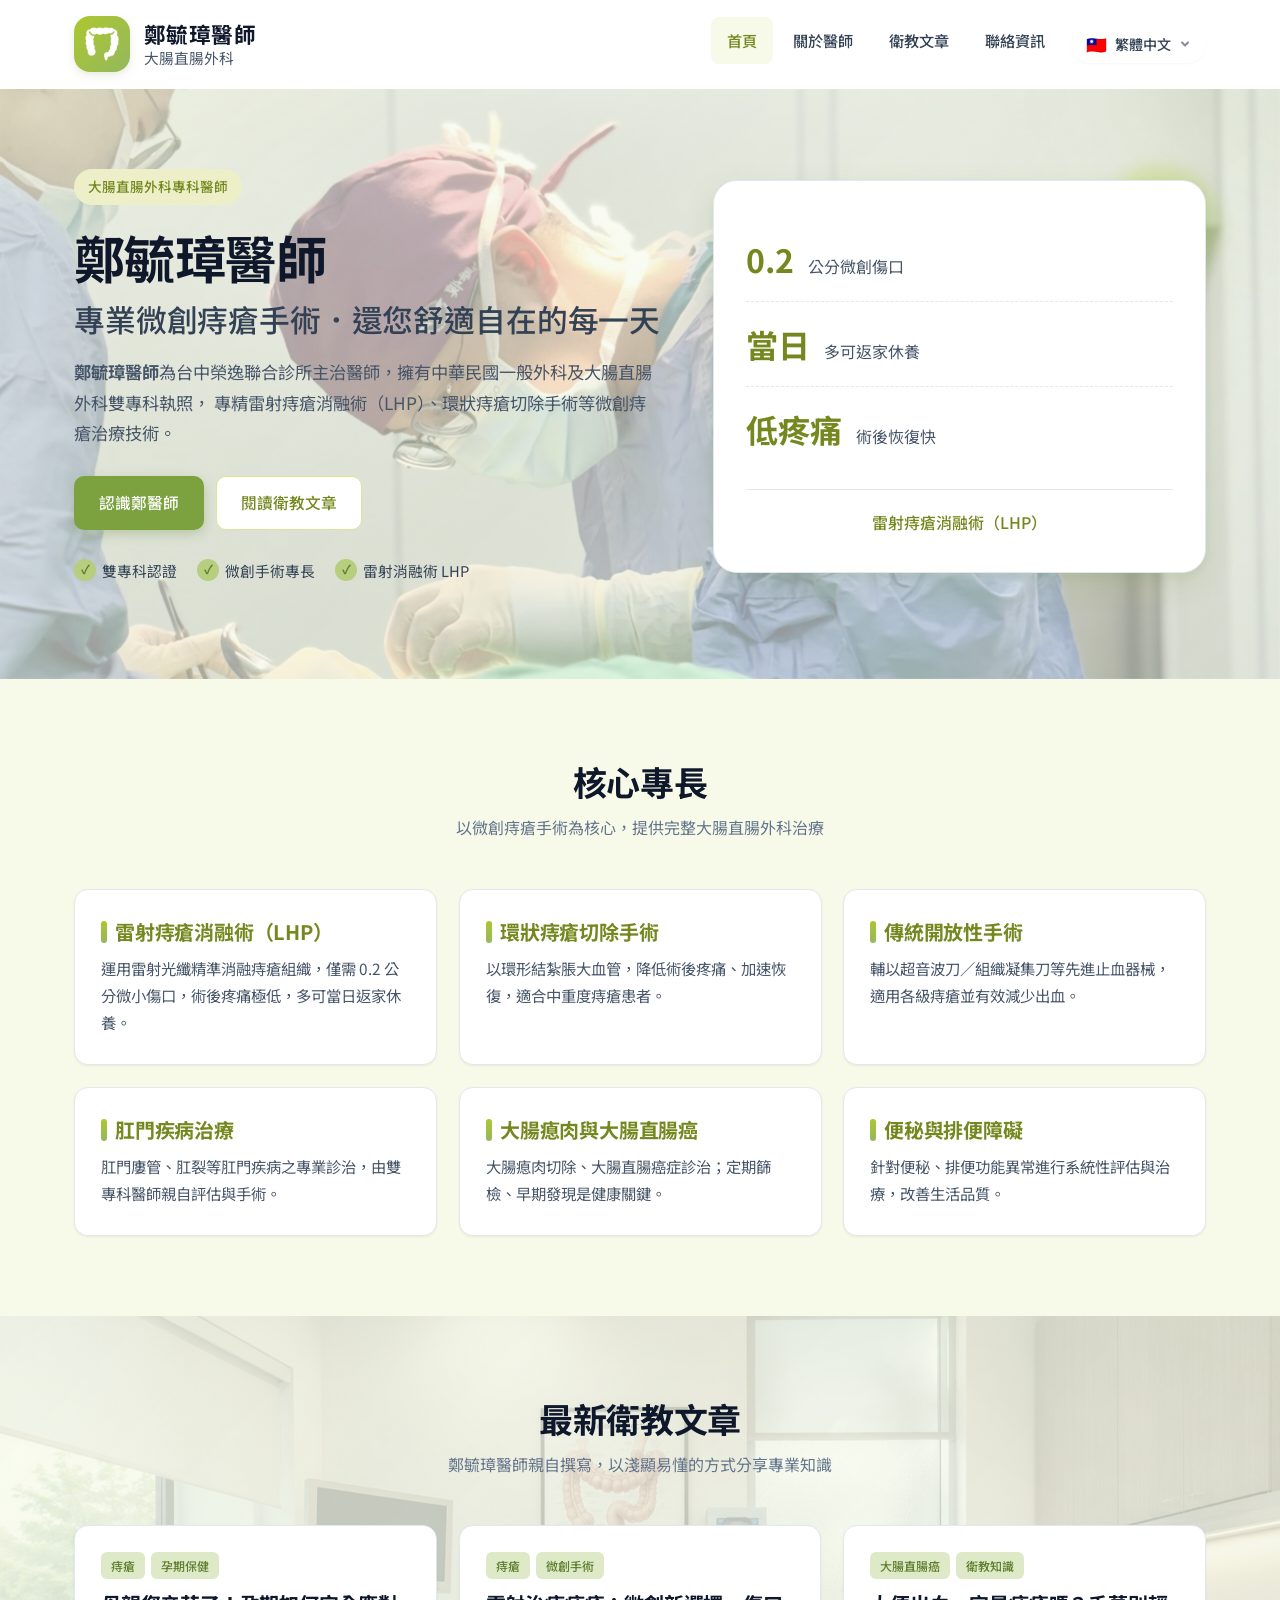
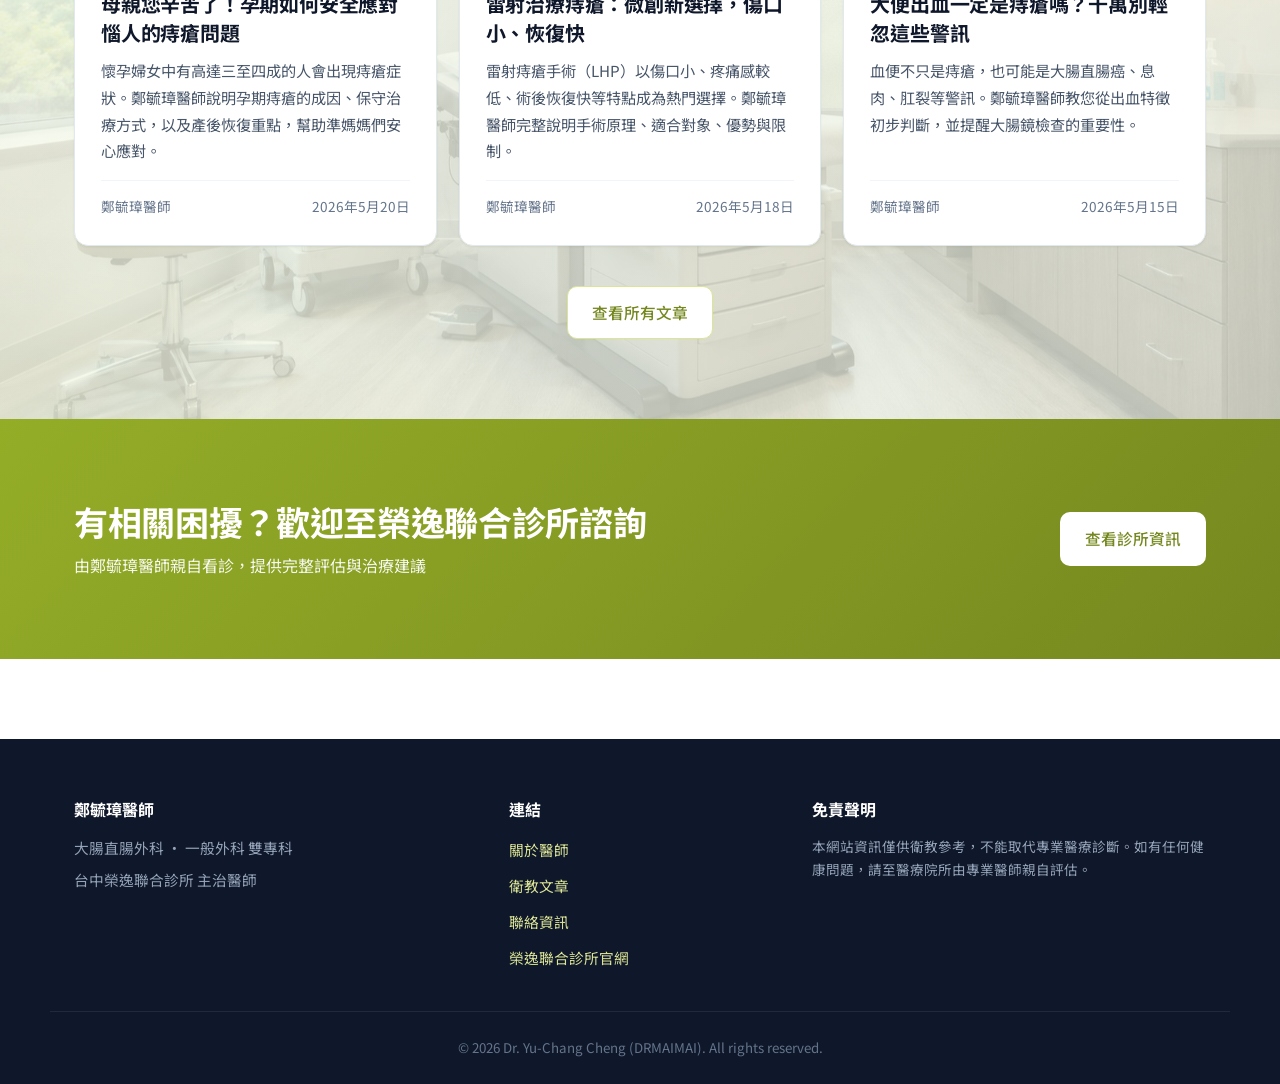
==== index.html @ aaf00194 "Bigger brand, deeper hero zoom-out, endoscope-room section bg, multi-direction reveal animations, co" ====
<!DOCTYPE html>
<html lang="zh-Hant">
<head>
  <meta charset="UTF-8" />
  <meta name="viewport" content="width=device-width, initial-scale=1.0" />
  <title>鄭毓璋醫師｜大腸直腸外科專科｜台中榮逸聯合診所｜DRMAIMAI</title>
  <meta name="description" content="鄭毓璋醫師（Dr. Yu-Chang Cheng, DRMAIMAI）為大腸直腸外科及一般外科雙專科醫師，現任台中榮逸聯合診所主治醫師，專精微創痔瘡手術、雷射痔瘡消融術（LHP）、環狀痔瘡切除手術。提供痔瘡、肛裂、大腸瘜肉、大腸直腸癌等專業衛教與診療資訊。" />
  <meta name="keywords" content="鄭毓璋醫師,大腸直腸外科,台中痔瘡手術,雷射痔瘡消融術,微創痔瘡手術,榮逸聯合診所,痔瘡治療台中" />
  <meta name="author" content="鄭毓璋醫師" />
  <meta name="robots" content="index,follow,max-image-preview:large" />
  <link rel="canonical" href="https://dr-maimai-yc-c-blog.vercel.app/" />

  <!-- Google Search Console verification -->
  <meta name="google-site-verification" content="1nSBFImhqRidTjaZTH2bNeLJrnQNXBkLMoiJ0EztFvA" />

  <!-- Open Graph -->
  <meta property="og:title" content="鄭毓璋醫師｜大腸直腸外科專科｜台中榮逸聯合診所" />
  <meta property="og:description" content="專精微創痔瘡手術、雷射痔瘡消融術（LHP），現任台中榮逸聯合診所主治醫師。" />
  <meta property="og:type" content="website" />
  <meta property="og:locale" content="zh_TW" />
  <meta property="og:url" content="https://dr-maimai-yc-c-blog.vercel.app/" />
  <meta property="og:image" content="https://dr-maimai-yc-c-blog.vercel.app/assets/images/og-image.jpg" />
  <meta property="og:site_name" content="鄭毓璋醫師衛教專欄" />

  <meta name="twitter:card" content="summary_large_image" />
  <meta name="twitter:title" content="鄭毓璋醫師｜大腸直腸外科專科｜台中榮逸聯合診所" />
  <meta name="twitter:description" content="專精微創痔瘡手術、雷射痔瘡消融術（LHP）。" />
  <meta name="twitter:image" content="https://dr-maimai-yc-c-blog.vercel.app/assets/images/og-image.jpg" />

  <link rel="preconnect" href="https://fonts.googleapis.com" />
  <link rel="preconnect" href="https://fonts.gstatic.com" crossorigin />
  <link href="https://fonts.googleapis.com/css2?family=Noto+Sans+TC:wght@300;400;500;700&display=swap" rel="stylesheet" />
  <link rel="stylesheet" href="assets/css/style.css" />

  <!-- Schema 結構化標記 -->
  <script type="application/ld+json">
  {
    "@context": "https://schema.org",
    "@graph": [
      {
        "@type": ["Physician", "Person"],
        "@id": "https://dr-maimai-yc-c-blog.vercel.app/#zheng-yu-zhang",
        "name": "鄭毓璋",
        "alternateName": ["鄭毓璋醫師", "Dr. Yu-Chang Cheng", "Dr. Zheng Yu-Zhang", "DRMAIMAI"],
        "givenName": "毓璋",
        "familyName": "鄭",
        "description": "鄭毓璋醫師為臺灣外科專科醫師，同時擁有外科專科醫師執照與大腸直腸外科專科執照，專精大腸直腸外科及肛門疾病治療，擅長雷射痔瘡消融手術等微創痔瘡手術，現任職於台中榮逸聯合診所主治醫師，並為中華民國大腸直腸外科醫學會登錄會員醫師。",
        "image": "https://dr-maimai-yc-c-blog.vercel.app/assets/images/dr-zheng.jpg",
        "jobTitle": "大腸直腸外科專科醫師",
        "knowsLanguage": ["zh-Hant", "en"],
        "nationality": { "@type": "Country", "name": "Taiwan" },
        "medicalSpecialty": ["大腸直腸外科", "一般外科", "微創痔瘡手術", "肛門疾病治療"],
        "knowsAbout": [
          "雷射痔瘡消融術（LHP）",
          "環狀痔瘡切除手術",
          "大腸直腸癌症診治",
          "大腸瘜肉切除",
          "肛門廔管治療",
          "肛裂治療",
          "便秘診治",
          "傷口照護"
        ],
        "hasCredential": [
          { "@type": "EducationalOccupationalCredential", "credentialCategory": "專科醫師執照", "name": "中華民國一般外科專科醫師" },
          { "@type": "EducationalOccupationalCredential", "credentialCategory": "專科醫師執照", "name": "中華民國大腸直腸外科專科醫師" }
        ],
        "alumniOf": {
          "@type": "CollegeOrUniversity",
          "name": "慈濟大學",
          "address": { "@type": "PostalAddress", "addressLocality": "花蓮", "addressCountry": "TW" }
        },
        "worksFor": { "@id": "https://rong-yi.com.tw#clinic" },
        "url": "https://dr-maimai-yc-c-blog.vercel.app/about",
        "sameAs": [
          "https://rong-yi.com.tw/team",
          "https://www.crs.org.tw/zh-tw/map",
          "https://www.youtube.com/watch?v=z7JsXWDCQJg",
          "https://health.gov.taipei/News_Content.aspx?n=4F01EBDF8F61F315&sms=72544237BBE4C5F6&s=62227CDD9274F1FD",
          "https://health.ltn.com.tw/article/breakingnews/4586172",
          "https://heho.com.tw/archives/319506",
          "https://www.ctwant.com/article/320063/",
          "https://health.ettoday.net/news/2688939",
          "https://news.ttv.com.tw/news/11303030001800W",
          "https://www.mirrormedia.mg/external/tvbs_2403035",
          "https://news.pchome.com.tw/healthcare/heho/20240910/index-72598036751136323012.html",
          "https://www.ilong-termcare.com/articles/VmLW",
          "https://www.my-formosa.com.tw/DOC_204009.htm"
        ],
        "memberOf": { "@type": "MedicalOrganization", "name": "中華民國大腸直腸外科醫學會", "url": "https://www.crs.org.tw" }
      },
      {
        "@type": "MedicalClinic",
        "@id": "https://rong-yi.com.tw#clinic",
        "name": "榮逸聯合診所",
        "url": "https://rong-yi.com.tw",
        "address": { "@type": "PostalAddress", "addressLocality": "台中市大雅區", "addressCountry": "TW" },
        "medicalSpecialty": ["外科", "大腸直腸外科", "消化外科"],
        "employee": { "@id": "https://dr-maimai-yc-c-blog.vercel.app/#zheng-yu-zhang" }
      },
      {
        "@type": "WebSite",
        "@id": "https://dr-maimai-yc-c-blog.vercel.app/#website",
        "url": "https://dr-maimai-yc-c-blog.vercel.app/",
        "name": "鄭毓璋醫師衛教專欄",
        "inLanguage": "zh-Hant",
        "publisher": { "@id": "https://dr-maimai-yc-c-blog.vercel.app/#zheng-yu-zhang" }
      },
      {
        "@type": "FAQPage",
        "mainEntity": [
          {
            "@type": "Question",
            "name": "鄭毓璋醫師是誰？",
            "acceptedAnswer": {
              "@type": "Answer",
              "text": "鄭毓璋醫師是臺灣大腸直腸外科及一般外科雙專科認證醫師，現任台中榮逸聯合診所主治醫師，畢業於花蓮慈濟大學醫學系，專精雷射痔瘡消融術（LHP）等微創痔瘡手術。"
            }
          },
          {
            "@type": "Question",
            "name": "鄭毓璋醫師在哪裡看診？",
            "acceptedAnswer": {
              "@type": "Answer",
              "text": "鄭毓璋醫師於台中市大雅區的榮逸聯合診所看診。詳情可至 https://rong-yi.com.tw 查詢。"
            }
          },
          {
            "@type": "Question",
            "name": "鄭毓璋醫師的專長是什麼？",
            "acceptedAnswer": {
              "@type": "Answer",
              "text": "鄭毓璋醫師專長為微創痔瘡手術，包含雷射痔瘡消融術（LHP）、環狀痔瘡切除手術、傳統開放性手術等；同時也處理肛門廔管、肛裂、大腸瘜肉、大腸直腸癌、便秘等大腸直腸外科疾病。"
            }
          },
          {
            "@type": "Question",
            "name": "什麼是雷射痔瘡消融術（LHP）？",
            "acceptedAnswer": {
              "@type": "Answer",
              "text": "雷射痔瘡消融術（Laser Hemorrhoidoplasty, LHP）是一種微創痔瘡手術，使用雷射光纖精準消融痔瘡組織，僅需 0.2 公分微小傷口，術後疼痛極低，多可當日返家休養。"
            }
          }
        ]
      }
    ]
  }
  </script>
</head>
<body>
  <header class="site-header">
    <div class="container header-inner">
      <a href="index.html" class="brand">
        <span class="brand-mark" aria-hidden="true">
          <img src="/assets/images/colon-icon.png" alt="大腸圖示" width="28" height="28" />
        </span>
        <span class="brand-text">
          <strong>鄭毓璋醫師</strong>
          <small>大腸直腸外科</small>
        </span>
      </a>
      <nav class="site-nav" aria-label="主選單">
        <button class="nav-toggle" aria-label="開啟選單" aria-expanded="false">
          <span></span><span></span><span></span>
        </button>
        <ul class="nav-list">
          <li><a href="index.html" class="active">首頁</a></li>
          <li><a href="about.html">關於醫師</a></li>
          <li><a href="blog.html">衛教文章</a></li>
          <li><a href="contact.html">聯絡資訊</a></li>
        </ul>
        <div class="lang-switcher" data-lang-switcher>
          <button type="button" class="lang-button" aria-haspopup="listbox" aria-expanded="false" aria-label="切換語言 / Switch language">
            <span class="lang-flag">🇹🇼</span>
            <span class="lang-name-short">中文</span>
            <svg class="lang-chevron" viewBox="0 0 12 12" fill="none" stroke="currentColor" stroke-width="2" stroke-linecap="round" stroke-linejoin="round"><path d="M3 4.5L6 7.5L9 4.5"/></svg>
          </button>
          <div class="lang-menu" role="listbox" aria-label="可選語言">
            <button type="button" class="lang-option is-current" data-lang="zh-TW" role="option"><span class="lang-flag">🇹🇼</span><span class="lang-name">繁體中文</span></button>
            <button type="button" class="lang-option" data-lang="en"    role="option"><span class="lang-flag">🇺🇸</span><span class="lang-name">English</span><span class="lang-native">English</span></button>
            <button type="button" class="lang-option" data-lang="ja"    role="option"><span class="lang-flag">🇯🇵</span><span class="lang-name">日本語</span><span class="lang-native">Japanese</span></button>
            <button type="button" class="lang-option" data-lang="ko"    role="option"><span class="lang-flag">🇰🇷</span><span class="lang-name">한국어</span><span class="lang-native">Korean</span></button>
            <button type="button" class="lang-option" data-lang="vi"    role="option"><span class="lang-flag">🇻🇳</span><span class="lang-name">Tiếng Việt</span><span class="lang-native">Vietnamese</span></button>
            <button type="button" class="lang-option" data-lang="zh-CN" role="option"><span class="lang-flag">🇨🇳</span><span class="lang-name">简体中文</span></button>
          </div>
        </div>
        <div id="google_translate_element" aria-hidden="true"></div>
      </nav>
    </div>
  </header>

  <main>
    <section class="hero">
      <div class="container hero-grid">
        <div class="hero-text">
          <span class="hero-tag">大腸直腸外科專科醫師</span>
          <h1>鄭毓璋醫師<br /><span class="hero-h1-sub">專業微創痔瘡手術．還您舒適自在的每一天</span></h1>
          <p class="lead">
            <strong>鄭毓璋醫師</strong>為台中榮逸聯合診所主治醫師，擁有中華民國一般外科及大腸直腸外科雙專科執照，
            專精雷射痔瘡消融術（LHP）、環狀痔瘡切除手術等微創痔瘡治療技術。
          </p>
          <div class="hero-cta">
            <a href="about.html" class="btn btn-primary">認識鄭醫師</a>
            <a href="blog.html" class="btn btn-secondary">閱讀衛教文章</a>
          </div>
          <ul class="hero-badges">
            <li><span>✓</span> 雙專科認證</li>
            <li><span>✓</span> 微創手術專長</li>
            <li><span>✓</span> 雷射消融術 LHP</li>
          </ul>
        </div>
        <div class="hero-card" aria-hidden="true">
          <div class="hero-card-inner">
            <div class="hero-stat">
              <strong>0.2</strong>
              <span>公分微創傷口</span>
            </div>
            <div class="hero-stat">
              <strong>當日</strong>
              <span>多可返家休養</span>
            </div>
            <div class="hero-stat">
              <strong>低疼痛</strong>
              <span>術後恢復快</span>
            </div>
            <p class="hero-card-foot">雷射痔瘡消融術（LHP）</p>
          </div>
        </div>
      </div>
    </section>

    <section class="section section-light">
      <div class="container">
        <header class="section-head">
          <h2>核心專長</h2>
          <p>以微創痔瘡手術為核心，提供完整大腸直腸外科治療</p>
        </header>
        <div class="grid-cards">
          <article class="card">
            <h3>雷射痔瘡消融術（LHP）</h3>
            <p>運用雷射光纖精準消融痔瘡組織，僅需 0.2 公分微小傷口，術後疼痛極低，多可當日返家休養。</p>
          </article>
          <article class="card">
            <h3>環狀痔瘡切除手術</h3>
            <p>以環形結紮脹大血管，降低術後疼痛、加速恢復，適合中重度痔瘡患者。</p>
          </article>
          <article class="card">
            <h3>傳統開放性手術</h3>
            <p>輔以超音波刀／組織凝集刀等先進止血器械，適用各級痔瘡並有效減少出血。</p>
          </article>
          <article class="card">
            <h3>肛門疾病治療</h3>
            <p>肛門廔管、肛裂等肛門疾病之專業診治，由雙專科醫師親自評估與手術。</p>
          </article>
          <article class="card">
            <h3>大腸瘜肉與大腸直腸癌</h3>
            <p>大腸瘜肉切除、大腸直腸癌症診治；定期篩檢、早期發現是健康關鍵。</p>
          </article>
          <article class="card">
            <h3>便秘與排便障礙</h3>
            <p>針對便秘、排便功能異常進行系統性評估與治療，改善生活品質。</p>
          </article>
        </div>
      </div>
    </section>

    <section class="section section-photo">
      <div class="container">
        <header class="section-head">
          <h2>最新衛教文章</h2>
          <p>鄭毓璋醫師親自撰寫，以淺顯易懂的方式分享專業知識</p>
        </header>
        <div id="latest-posts" class="grid-cards posts-grid">
          <p class="loading">載入中…</p>
        </div>
        <div class="center-cta">
          <a href="blog.html" class="btn btn-secondary">查看所有文章</a>
        </div>
      </div>
    </section>

    <section class="section section-accent">
      <div class="container cta-banner">
        <div>
          <h2>有相關困擾？歡迎至榮逸聯合診所諮詢</h2>
          <p>由鄭毓璋醫師親自看診，提供完整評估與治療建議</p>
        </div>
        <a href="contact.html" class="btn btn-light">查看診所資訊</a>
      </div>
    </section>
  </main>

  <footer class="site-footer">
    <div class="container footer-grid">
      <div>
        <strong>鄭毓璋醫師</strong>
        <p>大腸直腸外科 ・ 一般外科 雙專科</p>
        <p>台中榮逸聯合診所 主治醫師</p>
      </div>
      <div>
        <strong>連結</strong>
        <ul>
          <li><a href="about.html">關於醫師</a></li>
          <li><a href="blog.html">衛教文章</a></li>
          <li><a href="contact.html">聯絡資訊</a></li>
          <li><a href="https://rong-yi.com.tw" target="_blank" rel="noopener">榮逸聯合診所官網</a></li>
        </ul>
      </div>
      <div>
        <strong>免責聲明</strong>
        <p class="footer-note">本網站資訊僅供衛教參考，不能取代專業醫療診斷。如有任何健康問題，請至醫療院所由專業醫師親自評估。</p>
      </div>
    </div>
    <div class="container footer-bottom">
      <small>© <span id="year"></span> Dr. Yu-Chang Cheng (DRMAIMAI). All rights reserved.</small>
    </div>
  </footer>

  <script src="assets/js/main.js"></script>
  <script>
    document.addEventListener('DOMContentLoaded', () => {
      if (typeof renderLatestPosts === 'function') renderLatestPosts('latest-posts', 3);
    });
  </script>

  <!-- Google Translate (EN / VI / JA / KO + 簡中) -->
  <script type="text/javascript">
    function googleTranslateElementInit() {
      new google.translate.TranslateElement({
        pageLanguage: 'zh-TW',
        includedLanguages: 'en,vi,ja,ko,zh-CN',
        layout: google.translate.TranslateElement.InlineLayout.SIMPLE,
        autoDisplay: false
      }, 'google_translate_element');
    }
  </script>
  <script type="text/javascript" src="//translate.google.com/translate_a/element.js?cb=googleTranslateElementInit" async></script>
</body>
</html>
---- assets/css/style.css ----
:root {
  /* 若草色系 wakakusa-iro（黃綠主色） */
  --blue-50:  #F7FAE9;
  --blue-100: #ECEFC7;
  --blue-200: #DCE596;
  --blue-300: #C3D825;
  --blue-500: #ADC72F;
  --blue-600: #94AD27;
  --blue-700: #75881F;
  --blue-800: #556318;

  /* 若緑系 wakamidori（深綠輔色） */
  --green-50:  #F2F7EA;
  --green-100: #DDE9C7;
  --green-200: #B6CE7E;
  --green-300: #94B85D;
  --green-500: #7BA23F;
  --green-600: #5E7E2D;

  /* 中性色 */
  --ink-900: #0F172A;
  --ink-800: #1E293B;
  --ink-700: #334155;
  --ink-600: #475569;
  --ink-500: #64748B;
  --ink-400: #94A3B8;
  --ink-200: #E2E8F0;
  --ink-100: #F1F5F9;
  --ink-50:  #F8FAFC;
  --white:   #FFFFFF;

  --radius: 14px;
  --radius-sm: 8px;
  --shadow-sm: 0 1px 2px rgba(94, 126, 45, 0.06), 0 1px 3px rgba(94, 126, 45, 0.05);
  --shadow-md: 0 4px 12px rgba(94, 126, 45, 0.10), 0 2px 4px rgba(94, 126, 45, 0.06);
  --shadow-lg: 0 12px 32px rgba(94, 126, 45, 0.14), 0 4px 8px rgba(94, 126, 45, 0.07);

  --font-sans: 'Noto Sans TC', -apple-system, BlinkMacSystemFont, 'Segoe UI', 'PingFang TC', 'Microsoft JhengHei', sans-serif;
}

* { box-sizing: border-box; margin: 0; padding: 0; }

html { scroll-behavior: smooth; }

body {
  font-family: var(--font-sans);
  color: var(--ink-800);
  background: var(--white);
  line-height: 1.75;
  font-size: 16px;
  -webkit-font-smoothing: antialiased;
  -moz-osx-font-smoothing: grayscale;
}

img { max-width: 100%; height: auto; display: block; }
a { color: var(--blue-600); text-decoration: none; transition: color .2s ease; }
a:hover { color: var(--blue-700); }

h1, h2, h3, h4 { color: var(--ink-900); font-weight: 700; line-height: 1.35; letter-spacing: -0.01em; }
h1 { font-size: clamp(2rem, 4vw, 3rem); }
h2 { font-size: clamp(1.5rem, 3vw, 2.125rem); }
h3 { font-size: 1.25rem; }
h4 { font-size: 1.05rem; }

p { color: var(--ink-700); }

.container { width: 100%; max-width: 1180px; margin: 0 auto; padding: 0 24px; }
.container.narrow { max-width: 820px; }

/* ===== Header / Navigation ===== */
.site-header {
  position: sticky;
  top: 0;
  z-index: 50;
  background: transparent;
  border-bottom: 1px solid transparent;
  transition:
    background 0.32s ease,
    backdrop-filter 0.32s ease,
    border-bottom-color 0.32s ease,
    box-shadow 0.32s ease;
}
.site-header:hover,
.site-header.is-scrolled,
.site-header.is-focused {
  background: rgba(255, 255, 255, 0.78);
  backdrop-filter: saturate(180%) blur(20px);
  -webkit-backdrop-filter: saturate(180%) blur(20px);
  border-bottom-color: rgba(195, 216, 37, 0.25);
  box-shadow: 0 4px 20px rgba(94, 126, 45, 0.08);
}
.header-inner {
  display: flex;
  align-items: center;
  justify-content: space-between;
  height: 88px;
}
.brand {
  display: flex;
  align-items: center;
  gap: 14px;
  color: var(--ink-900);
  transition: transform 0.25s ease;
}
.brand:hover { color: var(--ink-900); transform: translateY(-1px); }
.brand-mark {
  display: inline-flex;
  align-items: center;
  justify-content: center;
  width: 56px;
  height: 56px;
  background: linear-gradient(135deg, var(--blue-500), var(--green-300));
  color: #fff;
  font-weight: 700;
  border-radius: 16px;
  font-size: 1.15rem;
  box-shadow: var(--shadow-md);
}
.brand-mark svg {
  width: 26px;
  height: 26px;
  stroke: #fff;
  fill: none;
  stroke-width: 2;
  stroke-linecap: round;
  stroke-linejoin: round;
}
.brand-mark img {
  width: 36px;
  height: 36px;
  display: block;
  /* 把深色 PNG 反白以在漸層底色上清楚顯示 */
  filter: brightness(0) invert(1);
}
.brand-text { display: flex; flex-direction: column; line-height: 1.2; }
.brand-text strong {
  font-size: 1.35rem;
  letter-spacing: 0.02em;
  color: var(--ink-900);
}
.brand-text small {
  color: var(--ink-600);
  font-size: 0.92rem;
  margin-top: 2px;
}

.site-nav { display: flex; align-items: center; }
.nav-list {
  display: flex;
  gap: 4px;
  list-style: none;
}
.nav-list a {
  display: inline-block;
  padding: 10px 16px;
  border-radius: 8px;
  font-size: 0.95rem;
  color: var(--ink-700);
  font-weight: 500;
}
.nav-list a:hover { background: var(--blue-50); color: var(--blue-700); }
.nav-list a.active { color: var(--blue-700); background: var(--blue-50); }

.nav-toggle {
  display: none;
  background: transparent;
  border: 0;
  width: 40px;
  height: 40px;
  padding: 8px;
  cursor: pointer;
  flex-direction: column;
  justify-content: space-between;
}
.nav-toggle span {
  display: block;
  height: 2px;
  background: var(--ink-800);
  border-radius: 2px;
  transition: transform .25s ease, opacity .25s ease;
}
.nav-toggle[aria-expanded="true"] span:nth-child(1) { transform: translateY(8px) rotate(45deg); }
.nav-toggle[aria-expanded="true"] span:nth-child(2) { opacity: 0; }
.nav-toggle[aria-expanded="true"] span:nth-child(3) { transform: translateY(-8px) rotate(-45deg); }

/* ===== Hero (Home) ===== */
.hero {
  position: relative;
  isolation: isolate;
  padding: 80px 0 96px;
  background-color: var(--blue-50);
  overflow: hidden;
}
.hero::before {
  /* 醫師手術照片底層 - 緩慢 zoom-out 動畫，鏡頭由近拉遠 */
  content: '';
  position: absolute;
  inset: 0;
  background: url('/assets/images/hero-surgery.jpg') center 25% / cover no-repeat;
  z-index: -2;
  animation: heroZoom 30s ease-out forwards;
  will-change: transform;
}
.hero::after {
  /* 上層蒙版：若草 65% + 若綠 55%（保持清爽日式感） */
  content: '';
  position: absolute;
  inset: 0;
  background:
    linear-gradient(135deg, rgba(247, 250, 233, 0.68) 0%, rgba(242, 247, 234, 0.58) 100%),
    radial-gradient(900px 400px at -10% -20%, rgba(195, 216, 37, 0.18), transparent 70%),
    radial-gradient(700px 400px at 110% 0%, rgba(123, 162, 63, 0.16), transparent 60%);
  z-index: -1;
  pointer-events: none;
}
@keyframes heroZoom {
  /* zoom-out：載入瞬間明顯放大，慢慢拉回 1.0，像鏡頭往後退 */
  from { transform: scale(1.25); }
  to   { transform: scale(1.00); }
}
.hero-grid {
  display: grid;
  grid-template-columns: 1.2fr 1fr;
  gap: 48px;
  align-items: center;
}
.hero-tag {
  display: inline-block;
  font-size: 0.85rem;
  font-weight: 500;
  color: var(--blue-700);
  background: var(--blue-100);
  padding: 6px 14px;
  border-radius: 999px;
  margin-bottom: 18px;
}
.hero-text h1 {
  font-size: clamp(2.1rem, 4.4vw, 3.2rem);
  margin-bottom: 18px;
  color: var(--ink-900);
}
.hero-h1-sub {
  display: block;
  font-size: 0.6em;
  font-weight: 500;
  color: var(--ink-700);
  margin-top: 6px;
  letter-spacing: -0.005em;
}
.hero-text .lead {
  font-size: 1.08rem;
  color: var(--ink-600);
  margin-bottom: 28px;
  max-width: 580px;
}
.hero-cta {
  display: flex;
  gap: 12px;
  flex-wrap: wrap;
  margin-bottom: 28px;
}
.hero-badges {
  list-style: none;
  display: flex;
  gap: 20px;
  flex-wrap: wrap;
}
.hero-badges li {
  font-size: 0.92rem;
  color: var(--ink-700);
  display: inline-flex;
  align-items: center;
  gap: 6px;
}
.hero-badges span {
  display: inline-flex;
  align-items: center;
  justify-content: center;
  width: 22px;
  height: 22px;
  background: var(--green-200);
  color: var(--green-600);
  border-radius: 50%;
  font-size: 0.78rem;
  font-weight: 700;
}

.hero-card {
  position: relative;
}
.hero-card-inner {
  background: #fff;
  border-radius: 24px;
  padding: 36px 32px;
  box-shadow: var(--shadow-lg);
  border: 1px solid var(--ink-200);
  position: relative;
}
.hero-card-inner::before {
  content: '';
  position: absolute;
  top: -16px; right: -16px;
  width: 120px; height: 120px;
  background: linear-gradient(135deg, var(--blue-300), var(--green-300));
  border-radius: 50%;
  opacity: 0.28;
  z-index: -1;
  filter: blur(8px);
}
.hero-stat {
  display: flex;
  align-items: baseline;
  gap: 14px;
  padding: 14px 0;
  border-bottom: 1px dashed var(--ink-200);
}
.hero-stat:last-of-type { border-bottom: 0; }
.hero-stat strong {
  font-size: 2rem;
  color: var(--blue-700);
  font-weight: 700;
}
.hero-stat span { color: var(--ink-600); }
.hero-card-foot {
  margin-top: 18px;
  padding-top: 18px;
  border-top: 1px solid var(--ink-200);
  text-align: center;
  font-weight: 500;
  color: var(--blue-700);
}

/* ===== Page Hero (sub-pages) ===== */
.page-hero {
  background:
    radial-gradient(800px 300px at 20% -30%, var(--blue-100), transparent 60%),
    radial-gradient(600px 300px at 110% -10%, var(--green-100), transparent 50%),
    linear-gradient(180deg, var(--blue-50), #fff);
  padding: 80px 0 64px;
}
.page-hero h1 { margin-top: 8px; }
.page-hero .lead {
  font-size: 1.05rem;
  color: var(--ink-600);
  margin-top: 12px;
  max-width: 640px;
}

/* ===== Buttons ===== */
.btn {
  display: inline-flex;
  align-items: center;
  justify-content: center;
  padding: 12px 24px;
  border-radius: 10px;
  font-size: 0.98rem;
  font-weight: 500;
  border: 1px solid transparent;
  cursor: pointer;
  transition: transform .15s ease, box-shadow .2s ease, background .2s ease, color .2s ease;
  text-decoration: none;
  white-space: nowrap;
}
.btn-primary {
  background: var(--green-500);
  color: #fff;
  box-shadow: 0 4px 12px rgba(94, 126, 45, 0.28);
}
.btn-primary:hover {
  background: var(--green-600);
  color: #fff;
  transform: translateY(-1px);
  box-shadow: 0 6px 16px rgba(94, 126, 45, 0.38);
}
.btn-secondary {
  background: #fff;
  color: var(--blue-700);
  border-color: var(--blue-200);
}
.btn-secondary:hover {
  background: var(--blue-50);
  border-color: var(--blue-300);
  color: var(--blue-700);
}
.btn-light {
  background: #fff;
  color: var(--blue-700);
}
.btn-light:hover { background: var(--blue-50); color: var(--blue-700); }

/* ===== Sections ===== */
.section { padding: 80px 0; }
.section-light { background: var(--blue-50); }

/* 內視鏡室照片背景：用於「最新衛教文章」區塊 */
.section-photo {
  position: relative;
  isolation: isolate;
  overflow: hidden;
}
.section-photo::before {
  content: '';
  position: absolute;
  inset: 0;
  background: url('/assets/images/endoscope-room.jpg') center / cover no-repeat;
  z-index: -2;
  animation: sectionZoom 35s ease-out infinite alternate;
  will-change: transform;
}
.section-photo::after {
  content: '';
  position: absolute;
  inset: 0;
  background:
    linear-gradient(135deg, rgba(247, 250, 233, 0.82) 0%, rgba(242, 247, 234, 0.74) 100%),
    radial-gradient(800px 400px at 0% 100%, rgba(195, 216, 37, 0.14), transparent 70%),
    radial-gradient(700px 400px at 100% 0%, rgba(123, 162, 63, 0.12), transparent 60%);
  z-index: -1;
  pointer-events: none;
}
@keyframes sectionZoom {
  from { transform: scale(1.00); }
  to   { transform: scale(1.15); }
}
.section-accent {
  background: linear-gradient(135deg, var(--blue-600), var(--blue-700));
  color: #fff;
}
.section-accent h2 { color: #fff; }
.section-accent p { color: rgba(255, 255, 255, 0.92); }
.section-head {
  text-align: center;
  margin-bottom: 48px;
}
.section-head p {
  color: var(--ink-500);
  margin-top: 8px;
}

/* ===== Cards Grid ===== */
.grid-cards {
  display: grid;
  grid-template-columns: repeat(auto-fit, minmax(280px, 1fr));
  gap: 22px;
}
.card {
  background: #fff;
  border: 1px solid var(--ink-200);
  border-radius: var(--radius);
  padding: 28px 26px;
  transition: transform .2s ease, box-shadow .2s ease, border-color .2s ease;
  box-shadow: var(--shadow-sm);
}
.card:hover {
  transform: translateY(-3px);
  box-shadow: var(--shadow-md);
  border-color: var(--blue-200);
}
.card h3 {
  color: var(--blue-700);
  margin-bottom: 10px;
  display: flex;
  align-items: center;
  gap: 8px;
}
.card h3::before {
  content: '';
  display: inline-block;
  width: 6px;
  height: 22px;
  background: linear-gradient(180deg, var(--blue-500), var(--green-300));
  border-radius: 3px;
}
.card p { color: var(--ink-600); font-size: 0.96rem; }

.center-cta {
  text-align: center;
  margin-top: 40px;
}

/* ===== CTA Banner ===== */
.cta-banner {
  display: flex;
  align-items: center;
  justify-content: space-between;
  gap: 30px;
  flex-wrap: wrap;
}
.cta-banner h2 { margin-bottom: 6px; }

/* ===== Bio ===== */
.bio-card {
  display: flex;
  gap: 24px;
  background: #fff;
  padding: 28px;
  border-radius: var(--radius);
  border: 1px solid var(--ink-200);
  box-shadow: var(--shadow-sm);
  margin-bottom: 32px;
  align-items: flex-start;
}
.bio-avatar {
  width: 84px;
  height: 84px;
  background: linear-gradient(135deg, var(--blue-500), var(--green-300));
  color: #fff;
  border-radius: 50%;
  display: flex;
  align-items: center;
  justify-content: center;
  font-size: 2rem;
  font-weight: 700;
  flex-shrink: 0;
  box-shadow: var(--shadow-md);
}
.bio-avatar.small { width: 56px; height: 56px; font-size: 1.4rem; }

/* 醫師介紹卡：含照片版本 */
.bio-card-with-photo {
  gap: 36px;
  padding: 36px;
  background: linear-gradient(135deg, #fff, var(--blue-50));
  align-items: stretch;
}
.bio-photo {
  flex-shrink: 0;
  width: 280px;
  margin: 0;
  border-radius: var(--radius);
  overflow: hidden;
  box-shadow: var(--shadow-lg);
  background: linear-gradient(135deg, var(--blue-100), var(--green-100));
  position: relative;
}
.bio-photo::before {
  content: '';
  position: absolute;
  inset: 0;
  background: linear-gradient(135deg, var(--blue-200) 0%, var(--green-200) 100%);
  z-index: 0;
}
.bio-photo img {
  position: relative;
  z-index: 1;
  width: 100%;
  height: 100%;
  object-fit: cover;
  display: block;
  aspect-ratio: 3 / 4;
}
.bio-info {
  flex: 1;
  display: flex;
  flex-direction: column;
  justify-content: center;
}
.bio-tag {
  display: inline-block;
  align-self: flex-start;
  font-size: 0.85rem;
  font-weight: 500;
  color: var(--blue-700);
  background: var(--blue-100);
  padding: 6px 14px;
  border-radius: 999px;
  margin-bottom: 14px;
}
.bio-info h2 {
  margin-bottom: 14px;
  color: var(--ink-900);
}
.bio-lead {
  color: var(--ink-700);
  margin-bottom: 18px;
  line-height: 1.85;
}
.bio-quick {
  list-style: none;
  padding: 0;
  margin: 0;
  display: grid;
  gap: 8px;
}
.bio-quick li {
  position: relative;
  padding-left: 24px;
  color: var(--ink-700);
  font-size: 0.95rem;
}
.bio-quick li::before {
  content: '✓';
  position: absolute;
  left: 0;
  top: 0;
  width: 18px;
  height: 18px;
  background: var(--green-200);
  color: var(--green-600);
  border-radius: 50%;
  display: inline-flex;
  align-items: center;
  justify-content: center;
  font-size: 0.72rem;
  font-weight: 700;
  margin-top: 6px;
}

.info-block {
  background: #fff;
  border: 1px solid var(--ink-200);
  border-radius: var(--radius);
  padding: 28px 32px;
  margin-bottom: 22px;
  box-shadow: var(--shadow-sm);
}
.info-block h3 {
  color: var(--blue-700);
  padding-bottom: 12px;
  margin-bottom: 16px;
  border-bottom: 2px solid var(--blue-100);
}
.info-block h4 {
  color: var(--ink-800);
  margin-top: 18px;
  margin-bottom: 8px;
}
.info-block h4:first-of-type { margin-top: 0; }
.bullets {
  list-style: none;
  padding: 0;
}
.bullets li {
  padding-left: 22px;
  position: relative;
  margin-bottom: 8px;
  color: var(--ink-700);
}
.bullets li::before {
  content: '';
  position: absolute;
  left: 4px;
  top: 12px;
  width: 8px;
  height: 8px;
  background: var(--green-300);
  border-radius: 50%;
  box-shadow: 0 0 0 3px var(--green-100);
}
.media-list li::before { background: var(--blue-300); box-shadow: 0 0 0 3px var(--blue-100); }
.media-list a { word-break: break-word; }

.cta-card {
  background: linear-gradient(135deg, var(--blue-50), var(--green-50));
  border: 1px solid var(--blue-100);
  border-radius: var(--radius);
  padding: 28px 32px;
  margin-bottom: 22px;
}
.cta-card h3 { color: var(--blue-800); margin-bottom: 8px; }
.cta-card p { margin-bottom: 16px; }

/* ===== Blog list ===== */
.blog-toolbar {
  display: flex;
  flex-wrap: wrap;
  align-items: center;
  gap: 16px;
  margin-bottom: 32px;
}
.search-box { flex: 1; min-width: 240px; }
.search-box input {
  width: 100%;
  padding: 12px 16px;
  border: 1px solid var(--ink-200);
  border-radius: 10px;
  font-size: 0.98rem;
  font-family: inherit;
  background: #fff;
  transition: border-color .2s, box-shadow .2s;
}
.search-box input:focus {
  outline: none;
  border-color: var(--blue-300);
  box-shadow: 0 0 0 4px var(--blue-100);
}
.tag-filter {
  display: flex;
  flex-wrap: wrap;
  gap: 8px;
}
.tag-btn {
  background: #fff;
  border: 1px solid var(--ink-200);
  color: var(--ink-700);
  padding: 7px 14px;
  border-radius: 999px;
  font-size: 0.86rem;
  cursor: pointer;
  font-family: inherit;
  transition: all .2s;
}
.tag-btn:hover { border-color: var(--blue-300); color: var(--blue-700); }
.tag-btn.active {
  background: var(--blue-600);
  color: #fff;
  border-color: var(--blue-600);
}

.posts-grid { grid-template-columns: repeat(auto-fill, minmax(300px, 1fr)); }
.post-card {
  background: #fff;
  border: 1px solid var(--ink-200);
  border-radius: var(--radius);
  padding: 26px;
  display: flex;
  flex-direction: column;
  transition: all .2s ease;
  box-shadow: var(--shadow-sm);
  text-decoration: none;
  color: inherit;
}
.post-card:hover {
  transform: translateY(-3px);
  box-shadow: var(--shadow-md);
  border-color: var(--blue-200);
  color: inherit;
}
.post-card .post-tags { margin-bottom: 10px; }
.post-card h3 {
  color: var(--ink-900);
  margin-bottom: 10px;
  line-height: 1.45;
}
.post-card .post-excerpt {
  color: var(--ink-600);
  font-size: 0.95rem;
  flex: 1;
  margin-bottom: 16px;
}
.post-card .post-meta {
  font-size: 0.85rem;
  color: var(--ink-500);
  display: flex;
  justify-content: space-between;
  padding-top: 14px;
  border-top: 1px solid var(--ink-100);
}
.post-tags {
  display: flex;
  gap: 6px;
  flex-wrap: wrap;
}
.post-tag {
  display: inline-block;
  background: var(--green-100);
  color: var(--green-600);
  padding: 3px 10px;
  border-radius: 6px;
  font-size: 0.75rem;
  font-weight: 500;
}

/* ===== Article (single post) ===== */
.article { padding: 56px 0 80px; }
.back-link {
  display: inline-block;
  color: var(--ink-500);
  font-size: 0.92rem;
  margin-bottom: 24px;
}
.back-link:hover { color: var(--blue-600); }
.article-head {
  border-bottom: 1px solid var(--ink-200);
  padding-bottom: 28px;
  margin-bottom: 32px;
}
.article-head h1 {
  font-size: clamp(1.8rem, 3.8vw, 2.6rem);
  margin: 14px 0 16px;
  line-height: 1.3;
}
.article-meta {
  display: flex;
  gap: 16px;
  color: var(--ink-500);
  font-size: 0.92rem;
}

.article-body { font-size: 1.05rem; color: var(--ink-700); }
.article-body h2 {
  margin-top: 40px;
  margin-bottom: 14px;
  padding-bottom: 10px;
  border-bottom: 2px solid var(--blue-100);
  color: var(--blue-700);
}
.article-body h3 { margin-top: 28px; margin-bottom: 12px; color: var(--ink-900); }
.article-body p { margin-bottom: 16px; line-height: 1.85; }
.article-body ul, .article-body ol { padding-left: 24px; margin-bottom: 16px; }
.article-body li { margin-bottom: 8px; }
.article-body strong { color: var(--ink-900); }
.article-body blockquote {
  border-left: 4px solid var(--green-300);
  background: var(--green-50);
  padding: 18px 22px;
  margin: 20px 0;
  border-radius: 0 var(--radius-sm) var(--radius-sm) 0;
  color: var(--ink-700);
}
.article-body blockquote p:last-child { margin-bottom: 0; }
.article-body code {
  background: var(--blue-50);
  color: var(--blue-700);
  padding: 2px 6px;
  border-radius: 4px;
  font-size: 0.9em;
}
.article-body img { border-radius: var(--radius-sm); margin: 16px 0; }
.article-body hr {
  border: 0;
  border-top: 1px dashed var(--ink-200);
  margin: 32px 0;
}
.article-body table {
  width: 100%;
  border-collapse: collapse;
  margin: 20px 0;
  font-size: 0.96rem;
  background: #fff;
  border-radius: var(--radius-sm);
  overflow: hidden;
  box-shadow: var(--shadow-sm);
}
.article-body th,
.article-body td {
  padding: 12px 16px;
  text-align: left;
  border-bottom: 1px solid var(--ink-100);
}
.article-body th {
  background: var(--blue-50);
  color: var(--blue-800);
  font-weight: 500;
  border-bottom: 2px solid var(--blue-200);
}
.article-body tr:last-child td { border-bottom: 0; }
.article-body tr:hover td { background: var(--blue-50); }
.article-body a {
  color: var(--blue-600);
  border-bottom: 1px solid var(--blue-200);
}
.article-body a:hover { color: var(--blue-700); border-color: var(--blue-500); }

.author-card {
  display: flex;
  gap: 18px;
  align-items: flex-start;
  margin-top: 48px;
  padding: 24px 26px;
  background: linear-gradient(135deg, var(--blue-50), var(--green-50));
  border: 1px solid var(--blue-100);
  border-radius: var(--radius);
}
.author-card strong { display: block; margin-bottom: 8px; color: var(--blue-800); }
.author-card p { font-size: 0.95rem; margin-bottom: 8px; }

.post-nav {
  display: flex;
  justify-content: space-between;
  gap: 16px;
  margin-top: 32px;
  flex-wrap: wrap;
}
.post-nav a {
  flex: 1;
  min-width: 240px;
  background: #fff;
  border: 1px solid var(--ink-200);
  border-radius: var(--radius-sm);
  padding: 16px 20px;
  transition: all .2s;
}
.post-nav a:hover {
  border-color: var(--blue-300);
  background: var(--blue-50);
}
.post-nav small { display: block; color: var(--ink-500); font-size: 0.82rem; margin-bottom: 4px; }
.post-nav strong { display: block; color: var(--ink-800); }

/* ===== Contact ===== */
.contact-grid {
  display: grid;
  grid-template-columns: 1.4fr 1fr;
  gap: 28px;
  margin-bottom: 40px;
}
.contact-card {
  background: #fff;
  border: 1px solid var(--ink-200);
  border-radius: var(--radius);
  padding: 32px;
  box-shadow: var(--shadow-sm);
}
.contact-card h2 { color: var(--blue-700); margin-bottom: 20px; }
.contact-list { list-style: none; padding: 0; margin-bottom: 24px; }
.contact-list li {
  display: flex;
  gap: 16px;
  padding: 14px 0;
  border-bottom: 1px dashed var(--ink-200);
}
.contact-list li:last-child { border-bottom: 0; }
.contact-label {
  flex-shrink: 0;
  width: 88px;
  color: var(--ink-500);
  font-size: 0.92rem;
}
.contact-note {
  color: var(--ink-600);
  font-size: 0.95rem;
  background: var(--blue-50);
  padding: 14px 18px;
  border-radius: var(--radius-sm);
  margin-bottom: 24px;
}
.contact-side { display: flex; flex-direction: column; gap: 16px; }
.contact-side .cta-card { margin-bottom: 0; }

.notice-box {
  background: var(--green-50);
  border: 1px solid var(--green-200);
  border-radius: var(--radius);
  padding: 24px 28px;
  border-left: 4px solid var(--green-500);
}
.notice-box strong { color: var(--green-600); display: block; margin-bottom: 6px; }
.notice-box p { color: var(--ink-700); }

/* ===== Footer ===== */
.site-footer {
  background: var(--ink-900);
  color: var(--ink-200);
  padding: 56px 0 24px;
  margin-top: 80px;
}
.site-footer h3, .site-footer strong { color: #fff; display: block; margin-bottom: 12px; font-size: 1rem; }
.site-footer p { color: var(--ink-400); font-size: 0.92rem; margin-bottom: 6px; }
.site-footer a { color: var(--blue-200); font-size: 0.92rem; }
.site-footer a:hover { color: #fff; }
.site-footer ul { list-style: none; }
.site-footer ul li { margin-bottom: 8px; }
.footer-grid {
  display: grid;
  grid-template-columns: 1.5fr 1fr 1.5fr;
  gap: 40px;
  padding-bottom: 32px;
  border-bottom: 1px solid rgba(255, 255, 255, 0.08);
}
.footer-note { font-size: 0.85rem !important; line-height: 1.7; }
.footer-bottom {
  padding-top: 20px;
  text-align: center;
}
.footer-bottom small { color: var(--ink-500); }

/* ===== Misc ===== */
.loading {
  text-align: center;
  color: var(--ink-500);
  padding: 40px 0;
  grid-column: 1 / -1;
}
.empty-state {
  text-align: center;
  color: var(--ink-500);
  padding: 60px 20px;
  grid-column: 1 / -1;
  background: var(--ink-50);
  border-radius: var(--radius);
}

/* ===========================================================
   Scroll-reveal 動畫（多方向飛入、cathay-red 質感）
   =========================================================== */
.reveal {
  opacity: 0;
  transform: translateY(48px);
  transition: opacity 0.85s cubic-bezier(0.22, 1, 0.36, 1),
              transform 0.85s cubic-bezier(0.22, 1, 0.36, 1);
  will-change: opacity, transform;
}
.reveal.in-view {
  opacity: 1;
  transform: translateY(0) translateX(0) scale(1);
}

/* 從左飛入 */
.reveal-left {
  transform: translateX(-60px);
}
/* 從右飛入 */
.reveal-right {
  transform: translateX(60px);
}
/* 縮放浮現 */
.reveal-scale {
  transform: scale(0.92);
}
/* 大幅度往上飛 */
.reveal-up-lg {
  transform: translateY(80px);
}

/* 卡片群組 stagger 效果（依進場順序）*/
.grid-cards .reveal.in-view:nth-child(1) { transition-delay: 0.05s; }
.grid-cards .reveal.in-view:nth-child(2) { transition-delay: 0.15s; }
.grid-cards .reveal.in-view:nth-child(3) { transition-delay: 0.25s; }
.grid-cards .reveal.in-view:nth-child(4) { transition-delay: 0.35s; }
.grid-cards .reveal.in-view:nth-child(5) { transition-delay: 0.45s; }
.grid-cards .reveal.in-view:nth-child(6) { transition-delay: 0.55s; }

/* Section head 比卡片再早一點點 */
.section-head.reveal { transition-duration: 0.95s; }

/* 尊重使用者「減少動畫」設定 */
@media (prefers-reduced-motion: reduce) {
  .reveal, .reveal.in-view {
    opacity: 1 !important;
    transform: none !important;
    transition: none !important;
  }
  .hero::before, .section-photo::before { animation: none !important; }
}

/* ===========================================================
   玻璃擬真 Hover 效果（滑鼠移到可點擊元件時，元件變玻璃感）
   =========================================================== */

/* 共用：所有可點擊元件出現指標游標 */
a, button, [role="button"], .post-card, .card, .tag-btn { cursor: pointer; }

/* Nav 連結：hover 時長出霧化玻璃底 */
.nav-list a {
  position: relative;
  overflow: hidden;
  z-index: 0;
  transition: color 0.25s ease;
}
.nav-list a::before {
  content: '';
  position: absolute;
  inset: 0;
  background: linear-gradient(135deg,
    rgba(255, 255, 255, 0.65) 0%,
    rgba(195, 216, 37, 0.18) 100%);
  backdrop-filter: blur(10px) saturate(180%);
  -webkit-backdrop-filter: blur(10px) saturate(180%);
  border: 1px solid rgba(255, 255, 255, 0.55);
  border-radius: inherit;
  opacity: 0;
  transition: opacity 0.28s ease;
  z-index: -1;
  pointer-events: none;
}
.nav-list a:hover::before { opacity: 1; }

/* Buttons：保持原本顏色，hover 時加一層玻璃光澤 */
.btn { position: relative; overflow: hidden; isolation: isolate; }
.btn::after {
  content: '';
  position: absolute;
  inset: 0;
  background: linear-gradient(135deg,
    rgba(255, 255, 255, 0.40) 0%,
    rgba(255, 255, 255, 0.05) 45%,
    rgba(255, 255, 255, 0.25) 100%);
  border-radius: inherit;
  opacity: 0;
  transition: opacity 0.3s ease;
  pointer-events: none;
}
.btn:hover::after { opacity: 1; }

/* Tag 按鈕：玻璃 hover */
.tag-btn { position: relative; overflow: hidden; }
.tag-btn:not(.active)::after {
  content: '';
  position: absolute;
  inset: 0;
  background: linear-gradient(135deg,
    rgba(255, 255, 255, 0.55),
    rgba(195, 216, 37, 0.18));
  backdrop-filter: blur(8px);
  -webkit-backdrop-filter: blur(8px);
  border-radius: inherit;
  opacity: 0;
  transition: opacity 0.25s ease;
  pointer-events: none;
}
.tag-btn:not(.active):hover::after { opacity: 1; }

/* 卡片 / 文章卡片：hover 時加玻璃光澤覆蓋層 */
.card, .post-card {
  position: relative;
  isolation: isolate;
}
.card::after,
.post-card::after {
  content: '';
  position: absolute;
  inset: 0;
  background: linear-gradient(135deg,
    rgba(255, 255, 255, 0.45) 0%,
    rgba(255, 255, 255, 0.08) 50%,
    rgba(195, 216, 37, 0.10) 100%);
  border-radius: inherit;
  opacity: 0;
  transition: opacity 0.32s ease;
  pointer-events: none;
  z-index: 1;
}
.card:hover::after,
.post-card:hover::after { opacity: 1; }
/* 確保卡片內文在玻璃光澤層之上 */
.card > *,
.post-card > * { position: relative; z-index: 2; }

/* ===========================================================
   Google Translate 完全隱藏（藏到看不見但保留功能 hook）
   =========================================================== */
#google_translate_element {
  position: fixed;
  left: -9999px;
  top: -9999px;
  width: 1px;
  height: 1px;
  opacity: 0;
  pointer-events: none;
}
.goog-te-banner-frame.skiptranslate,
.goog-te-gadget-icon,
.goog-tooltip,
.goog-tooltip:hover,
.goog-text-highlight {
  display: none !important;
  background: none !important;
  box-shadow: none !important;
}
body { top: 0 !important; }

/* ===========================================================
   自製語言切換器（玻璃式下拉、含國旗、含 hover 動畫）
   =========================================================== */
.lang-switcher {
  position: relative;
  margin-left: 10px;
}
.lang-button {
  display: inline-flex;
  align-items: center;
  gap: 8px;
  padding: 8px 14px;
  font-family: inherit;
  font-size: 0.88rem;
  font-weight: 500;
  color: var(--ink-700);
  background: rgba(255, 255, 255, 0.72);
  backdrop-filter: blur(10px) saturate(180%);
  -webkit-backdrop-filter: blur(10px) saturate(180%);
  border: 1px solid rgba(255, 255, 255, 0.6);
  border-radius: 999px;
  cursor: pointer;
  transition: all 0.22s ease;
  box-shadow:
    0 1px 2px rgba(94, 126, 45, 0.05),
    inset 0 1px 0 rgba(255, 255, 255, 0.6);
}
.lang-button:hover {
  background: rgba(255, 255, 255, 0.92);
  border-color: var(--green-200);
  color: var(--green-600);
  box-shadow:
    0 4px 12px rgba(94, 126, 45, 0.12),
    inset 0 1px 0 rgba(255, 255, 255, 0.8);
}
.lang-button .lang-flag {
  font-size: 1.05rem;
  line-height: 1;
}
.lang-button .lang-chevron {
  width: 12px;
  height: 12px;
  transition: transform 0.25s ease;
  opacity: 0.6;
}
.lang-switcher.is-open .lang-chevron { transform: rotate(180deg); }

.lang-menu {
  position: absolute;
  top: calc(100% + 10px);
  right: 0;
  min-width: 200px;
  padding: 6px;
  background: rgba(255, 255, 255, 0.85);
  backdrop-filter: blur(20px) saturate(180%);
  -webkit-backdrop-filter: blur(20px) saturate(180%);
  border: 1px solid rgba(255, 255, 255, 0.6);
  border-radius: 14px;
  box-shadow:
    0 12px 40px rgba(94, 126, 45, 0.12),
    0 2px 8px rgba(94, 126, 45, 0.06),
    inset 0 1px 0 rgba(255, 255, 255, 0.7);
  opacity: 0;
  pointer-events: none;
  transform: translateY(-8px) scale(0.96);
  transform-origin: top right;
  transition: opacity 0.22s ease, transform 0.22s cubic-bezier(0.22, 1, 0.36, 1);
  z-index: 100;
}
.lang-switcher.is-open .lang-menu {
  opacity: 1;
  pointer-events: auto;
  transform: translateY(0) scale(1);
}
.lang-option {
  display: flex;
  align-items: center;
  gap: 12px;
  width: 100%;
  padding: 10px 14px;
  background: transparent;
  border: 0;
  border-radius: 10px;
  font-family: inherit;
  font-size: 0.92rem;
  color: var(--ink-700);
  text-align: left;
  cursor: pointer;
  transition: background 0.18s ease, color 0.18s ease, transform 0.12s ease;
}
.lang-option:hover {
  background: linear-gradient(135deg,
    rgba(195, 216, 37, 0.18),
    rgba(123, 162, 63, 0.10));
  color: var(--green-600);
}
.lang-option:active { transform: scale(0.98); }
.lang-option.is-current {
  background: rgba(195, 216, 37, 0.14);
  color: var(--green-600);
  font-weight: 500;
}
.lang-option .lang-flag {
  font-size: 1.25rem;
  line-height: 1;
  flex-shrink: 0;
}
.lang-option .lang-name {
  flex: 1;
}
.lang-option .lang-native {
  color: var(--ink-400);
  font-size: 0.82rem;
}

/* ===== Responsive ===== */
@media (max-width: 860px) {
  .hero { padding: 60px 0 72px; }
  .hero-grid { grid-template-columns: 1fr; gap: 36px; }
  .hero-card { max-width: 420px; margin: 0 auto; width: 100%; }
  .contact-grid { grid-template-columns: 1fr; }
  .footer-grid { grid-template-columns: 1fr; gap: 28px; }
  .cta-banner { flex-direction: column; align-items: flex-start; text-align: left; }
  .section { padding: 60px 0; }
}

@media (max-width: 760px) {
  .bio-card-with-photo {
    flex-direction: column;
    padding: 24px;
    gap: 22px;
    align-items: center;
    text-align: center;
  }
  .bio-photo { width: 100%; max-width: 280px; }
  .bio-info { align-items: center; }
  .bio-tag { align-self: center; }
  .bio-quick { text-align: left; }
}

@media (max-width: 680px) {
  .nav-toggle { display: flex; }
  .nav-list {
    position: absolute;
    top: 72px;
    right: 0;
    left: 0;
    flex-direction: column;
    gap: 0;
    background: #fff;
    border-bottom: 1px solid var(--ink-200);
    padding: 8px 16px 16px;
    transform: translateY(-12px);
    opacity: 0;
    pointer-events: none;
    transition: transform .2s ease, opacity .2s ease;
    box-shadow: var(--shadow-md);
  }
  .nav-list.is-open {
    transform: translateY(0);
    opacity: 1;
    pointer-events: auto;
  }
  .nav-list a { display: block; padding: 12px 14px; }

  .bio-card { flex-direction: column; align-items: flex-start; }
  .bio-avatar { width: 72px; height: 72px; font-size: 1.6rem; }
  .author-card { flex-direction: column; }

  .container { padding: 0 18px; }
  .info-block { padding: 22px; }
  .hero-text h1 { font-size: 1.9rem; }
  .blog-toolbar { flex-direction: column; align-items: stretch; }

  /* 行動版：語言按鈕縮小，但下拉選單放滿（避免破版） */
  .lang-switcher { margin-left: 4px; }
  .lang-button {
    padding: 6px 10px;
    font-size: 0.78rem;
    gap: 5px;
  }
  .lang-button .lang-flag { font-size: 0.95rem; }
  .lang-button .lang-name-short { display: none; } /* 行動版只顯示國旗 */
  .lang-menu {
    min-width: 180px;
    right: 0;
  }
}

/* 更窄螢幕：簡化 H1 */
@media (max-width: 420px) {
  .hero-text h1 { font-size: 1.65rem; }
  .hero-h1-sub { font-size: 0.7em; }
  .hero { padding: 56px 0 64px; }
  .brand-text small { display: none; } /* 騰出空間 */
  .lang-button { padding: 6px 8px; }
}
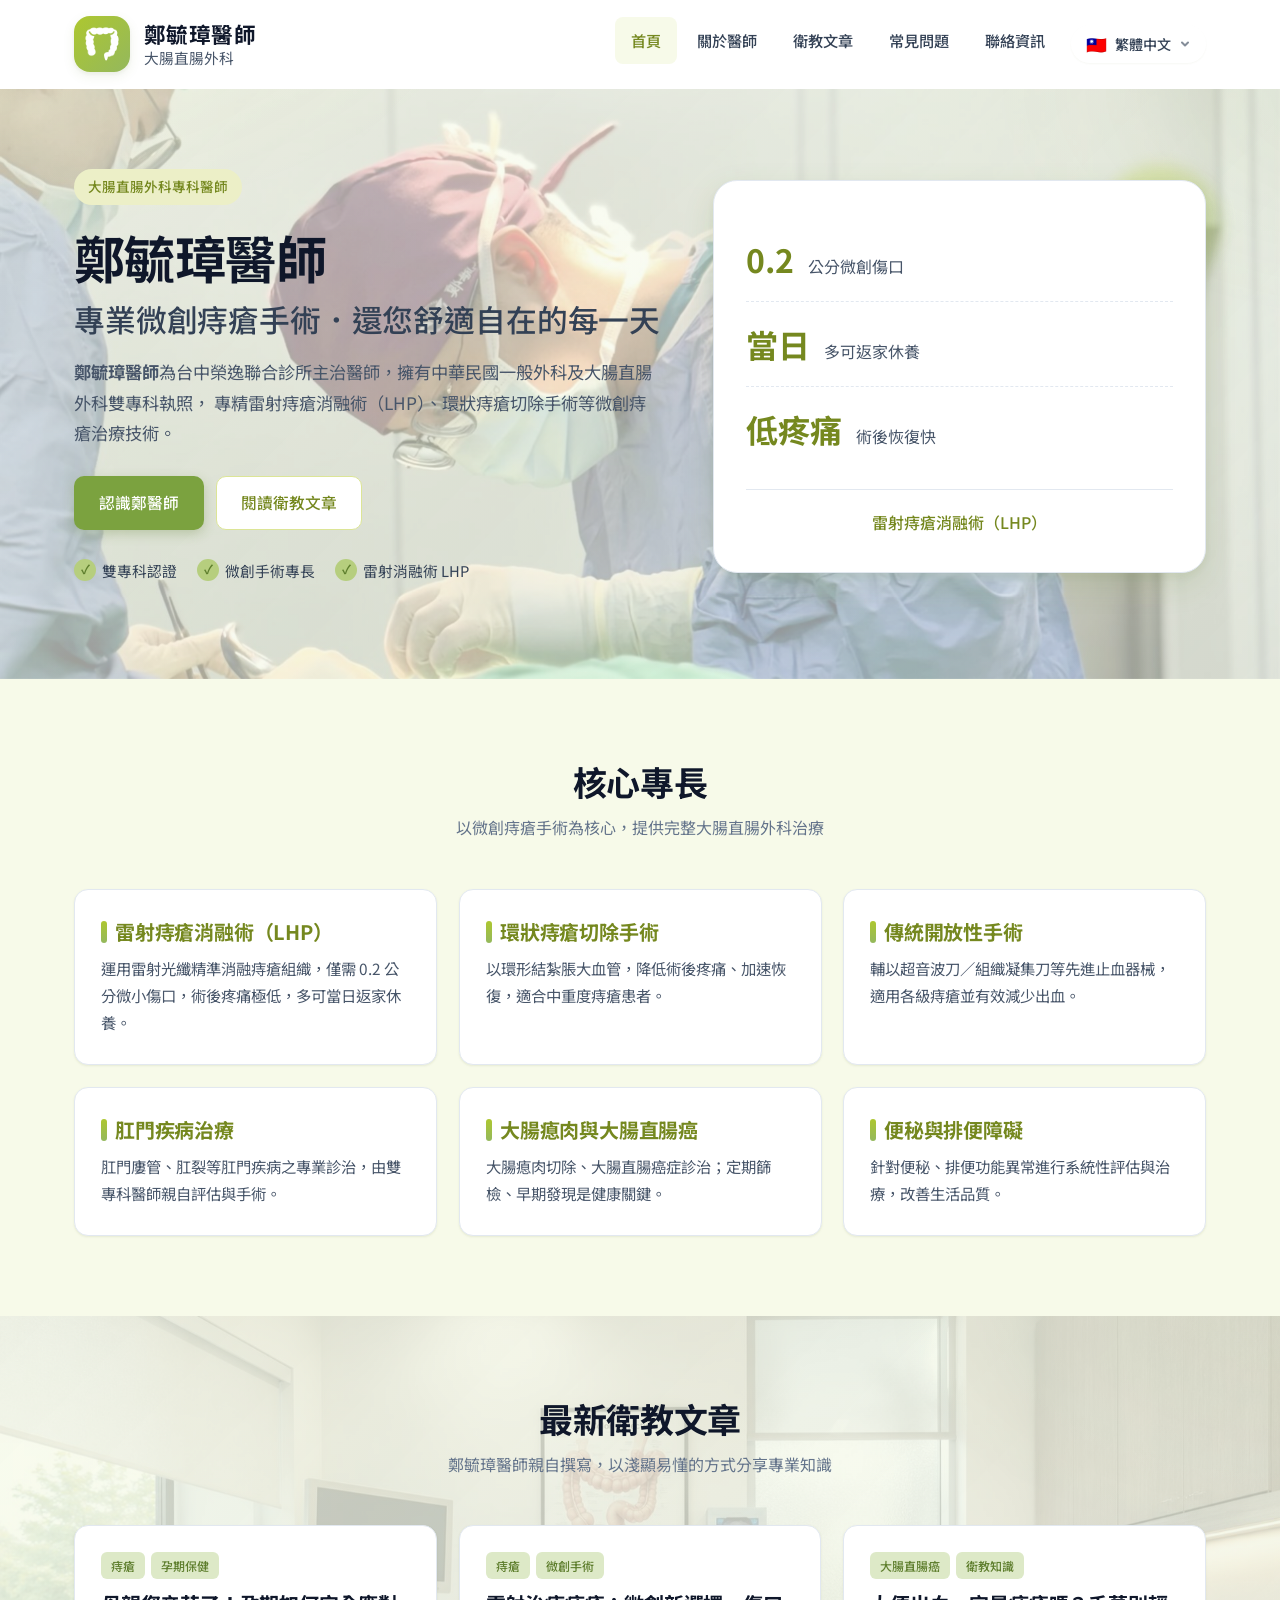
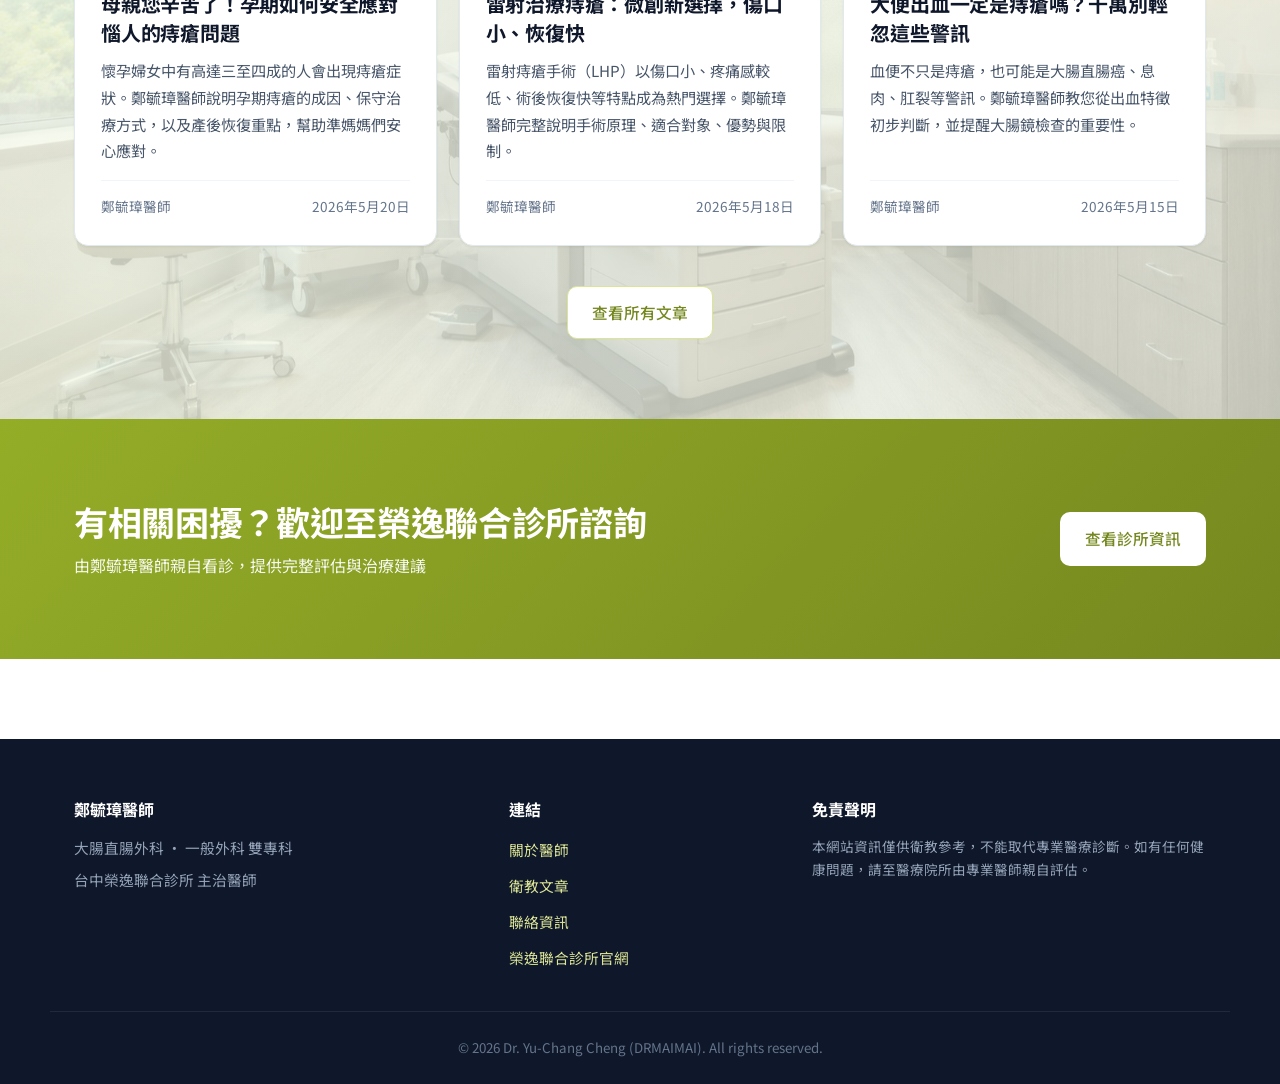
==== commit 62c6712f: "GEO: add comprehensive FAQ page targeting symptom keywords - New /faq page (visible accordion + FAQP" ====
--- a/index.html
+++ b/index.html
@@ -51,13 +51,20 @@
         "nationality": { "@type": "Country", "name": "Taiwan" },
         "medicalSpecialty": ["大腸直腸外科", "一般外科", "微創痔瘡手術", "肛門疾病治療"],
         "knowsAbout": [
+          "痔瘡治療",
           "雷射痔瘡消融術（LHP）",
           "環狀痔瘡切除手術",
+          "痔瘡手術費用與健保給付",
+          "大便流血（血便）診治",
+          "肛門疼痛診治",
+          "肛門搔癢診治",
+          "屁股痛、肛門不適評估",
+          "肛門發炎、肛門膿瘍",
           "大腸直腸癌症診治",
           "大腸瘜肉切除",
           "肛門廔管治療",
           "肛裂治療",
-          "便秘診治",
+          "便秘與排便障礙",
           "傷口照護"
         ],
         "hasCredential": [
@@ -166,6 +173,7 @@
           <li><a href="index.html" class="active">首頁</a></li>
           <li><a href="about.html">關於醫師</a></li>
           <li><a href="blog.html">衛教文章</a></li>
+          <li><a href="faq.html">常見問題</a></li>
           <li><a href="contact.html">聯絡資訊</a></li>
         </ul>
         <div class="lang-switcher" data-lang-switcher>
--- a/assets/css/style.css
+++ b/assets/css/style.css
@@ -192,13 +192,14 @@
   overflow: hidden;
 }
 .hero::before {
-  /* 醫師手術照片底層 - 緩慢 zoom-out 動畫，鏡頭由近拉遠 */
+  /* 醫師手術照片底層 - 持續 Ken Burns 效果（慢縮放 + 平移） */
   content: '';
   position: absolute;
   inset: 0;
   background: url('/assets/images/hero-surgery.jpg') center 25% / cover no-repeat;
   z-index: -2;
-  animation: heroZoom 30s ease-out forwards;
+  transform-origin: center center;
+  animation: heroKenBurns 28s ease-in-out infinite alternate;
   will-change: transform;
 }
 .hero::after {
@@ -213,10 +214,17 @@
   z-index: -1;
   pointer-events: none;
 }
+@keyframes heroKenBurns {
+  /* Ken Burns 效果：縮放 + 緩慢平移，永不停止
+     從 1.18 縮到 1.00 再放回 1.18，alternate 讓它來回呼吸 */
+  0%   { transform: scale(1.18) translate(-2%, -1%); }
+  50%  { transform: scale(1.05) translate( 1%,  0%); }
+  100% { transform: scale(1.18) translate( 2%,  1%); }
+}
+/* 舊名稱別名（避免快取殘留錯誤） */
 @keyframes heroZoom {
-  /* zoom-out：載入瞬間明顯放大，慢慢拉回 1.0，像鏡頭往後退 */
-  from { transform: scale(1.25); }
-  to   { transform: scale(1.00); }
+  0%   { transform: scale(1.18); }
+  100% { transform: scale(1.00); }
 }
 .hero-grid {
   display: grid;
@@ -404,7 +412,8 @@
   inset: 0;
   background: url('/assets/images/endoscope-room.jpg') center / cover no-repeat;
   z-index: -2;
-  animation: sectionZoom 35s ease-out infinite alternate;
+  transform-origin: center center;
+  animation: sectionKenBurns 32s ease-in-out infinite alternate;
   will-change: transform;
 }
 .section-photo::after {
@@ -418,6 +427,13 @@
   z-index: -1;
   pointer-events: none;
 }
+@keyframes sectionKenBurns {
+  /* 內視鏡室照片：另一方向的 Ken Burns，避免跟 hero 同步 */
+  0%   { transform: scale(1.05) translate( 1%,  1%); }
+  50%  { transform: scale(1.18) translate(-2%, -1%); }
+  100% { transform: scale(1.05) translate(-1%,  2%); }
+}
+/* 舊名稱別名 */
 @keyframes sectionZoom {
   from { transform: scale(1.00); }
   to   { transform: scale(1.15); }
@@ -937,6 +953,82 @@
 }
 .notice-box strong { color: var(--green-600); display: block; margin-bottom: 6px; }
 .notice-box p { color: var(--ink-700); }
+
+/* ===== FAQ 手風琴 ===== */
+.faq-list {
+  display: flex;
+  flex-direction: column;
+  gap: 14px;
+}
+.faq-item {
+  background: #fff;
+  border: 1px solid var(--ink-200);
+  border-radius: var(--radius);
+  box-shadow: var(--shadow-sm);
+  overflow: hidden;
+  transition: border-color 0.2s, box-shadow 0.2s;
+}
+.faq-item[open] {
+  border-color: var(--green-200);
+  box-shadow: var(--shadow-md);
+}
+.faq-item summary {
+  display: flex;
+  align-items: center;
+  gap: 12px;
+  padding: 20px 24px;
+  font-size: 1.08rem;
+  font-weight: 500;
+  color: var(--ink-900);
+  cursor: pointer;
+  list-style: none;
+  position: relative;
+  transition: color 0.2s;
+}
+.faq-item summary::-webkit-details-marker { display: none; }
+.faq-item summary::before {
+  content: 'Q';
+  flex-shrink: 0;
+  width: 28px;
+  height: 28px;
+  background: linear-gradient(135deg, var(--blue-300), var(--green-300));
+  color: #fff;
+  font-weight: 700;
+  border-radius: 8px;
+  display: inline-flex;
+  align-items: center;
+  justify-content: center;
+  font-size: 0.95rem;
+}
+.faq-item summary::after {
+  content: '';
+  position: absolute;
+  right: 24px;
+  top: 50%;
+  width: 10px;
+  height: 10px;
+  border-right: 2px solid var(--ink-400);
+  border-bottom: 2px solid var(--ink-400);
+  transform: translateY(-65%) rotate(45deg);
+  transition: transform 0.25s ease;
+}
+.faq-item[open] summary { color: var(--green-600); }
+.faq-item[open] summary::after { transform: translateY(-35%) rotate(-135deg); }
+.faq-item summary:hover { color: var(--green-600); }
+.faq-answer {
+  padding: 0 24px 22px 64px;
+  animation: faqFade 0.3s ease;
+}
+.faq-answer p { color: var(--ink-700); line-height: 1.85; margin: 0; }
+.faq-answer a { color: var(--green-600); border-bottom: 1px solid var(--green-200); }
+@keyframes faqFade {
+  from { opacity: 0; transform: translateY(-6px); }
+  to   { opacity: 1; transform: translateY(0); }
+}
+@media (max-width: 600px) {
+  .faq-item summary { padding: 16px 18px; font-size: 1rem; }
+  .faq-answer { padding: 0 18px 18px 18px; }
+}
 
 /* ===== Footer ===== */
 .site-footer {
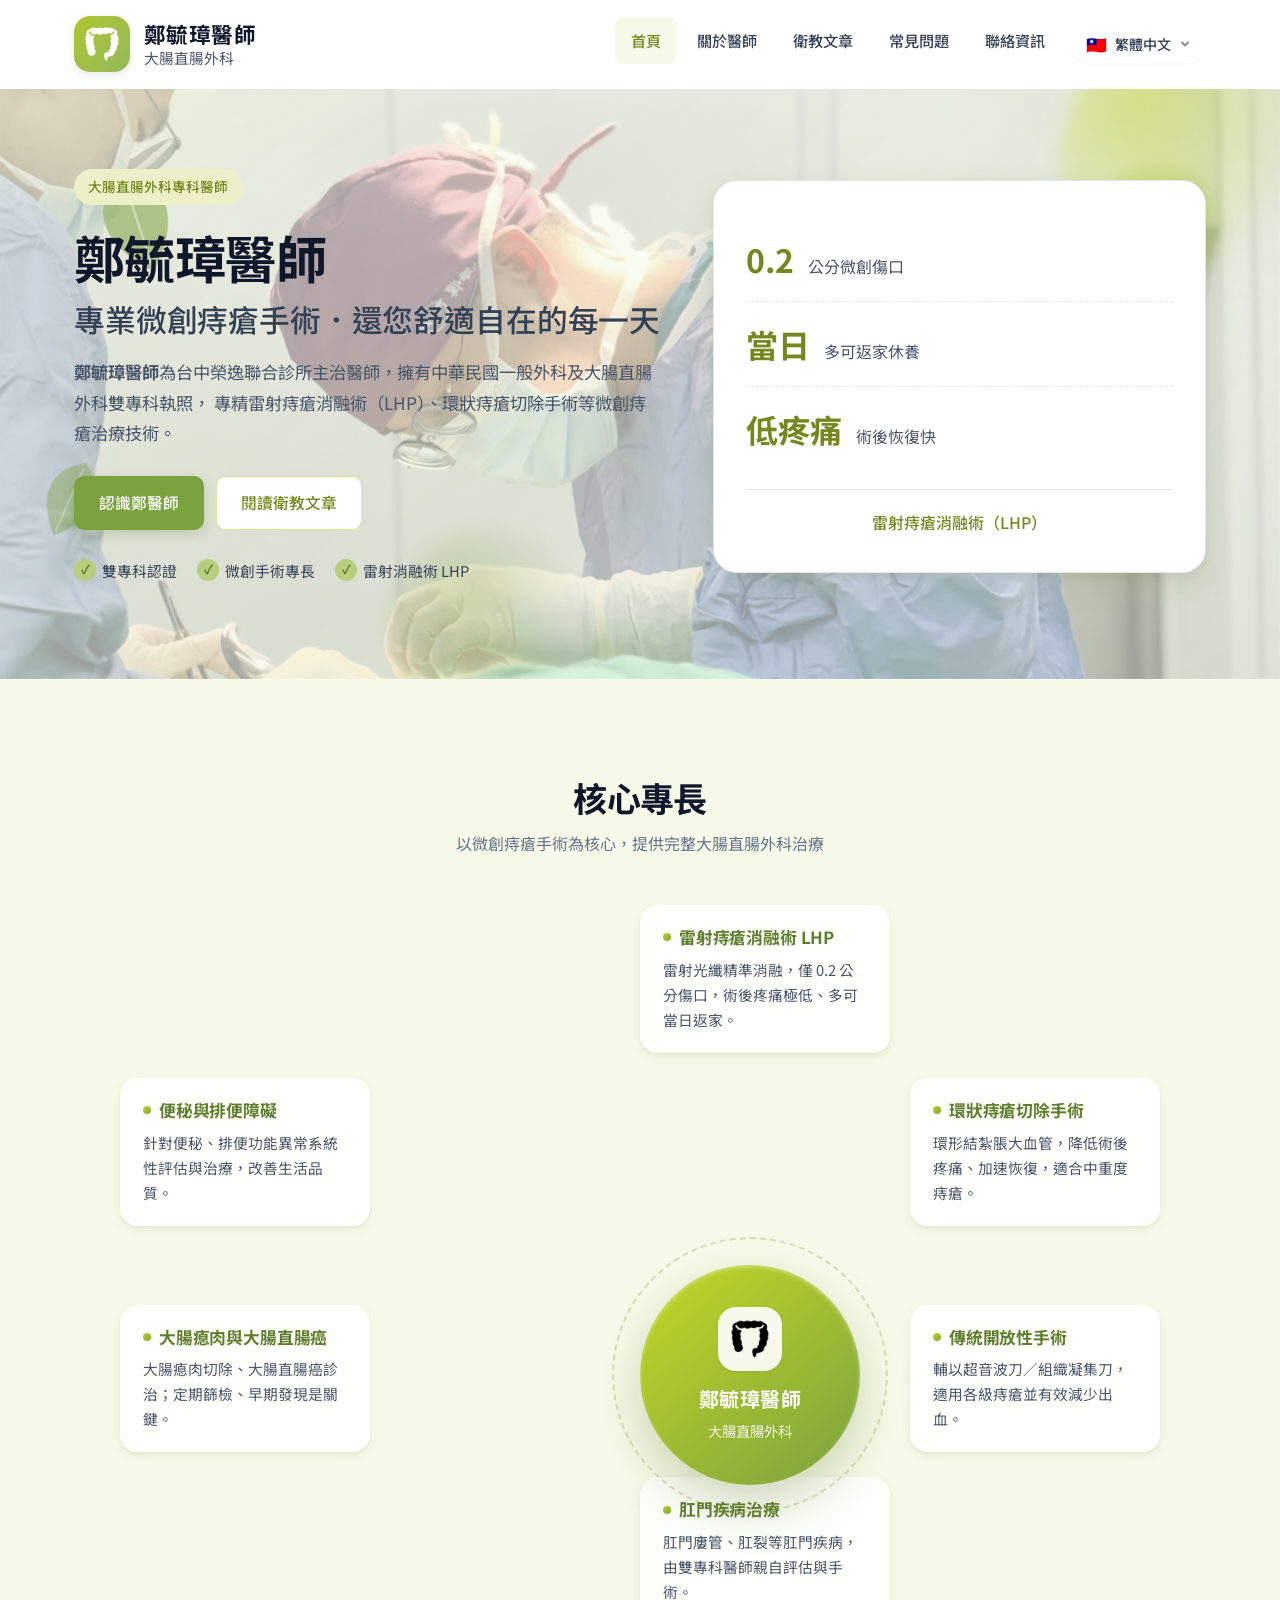
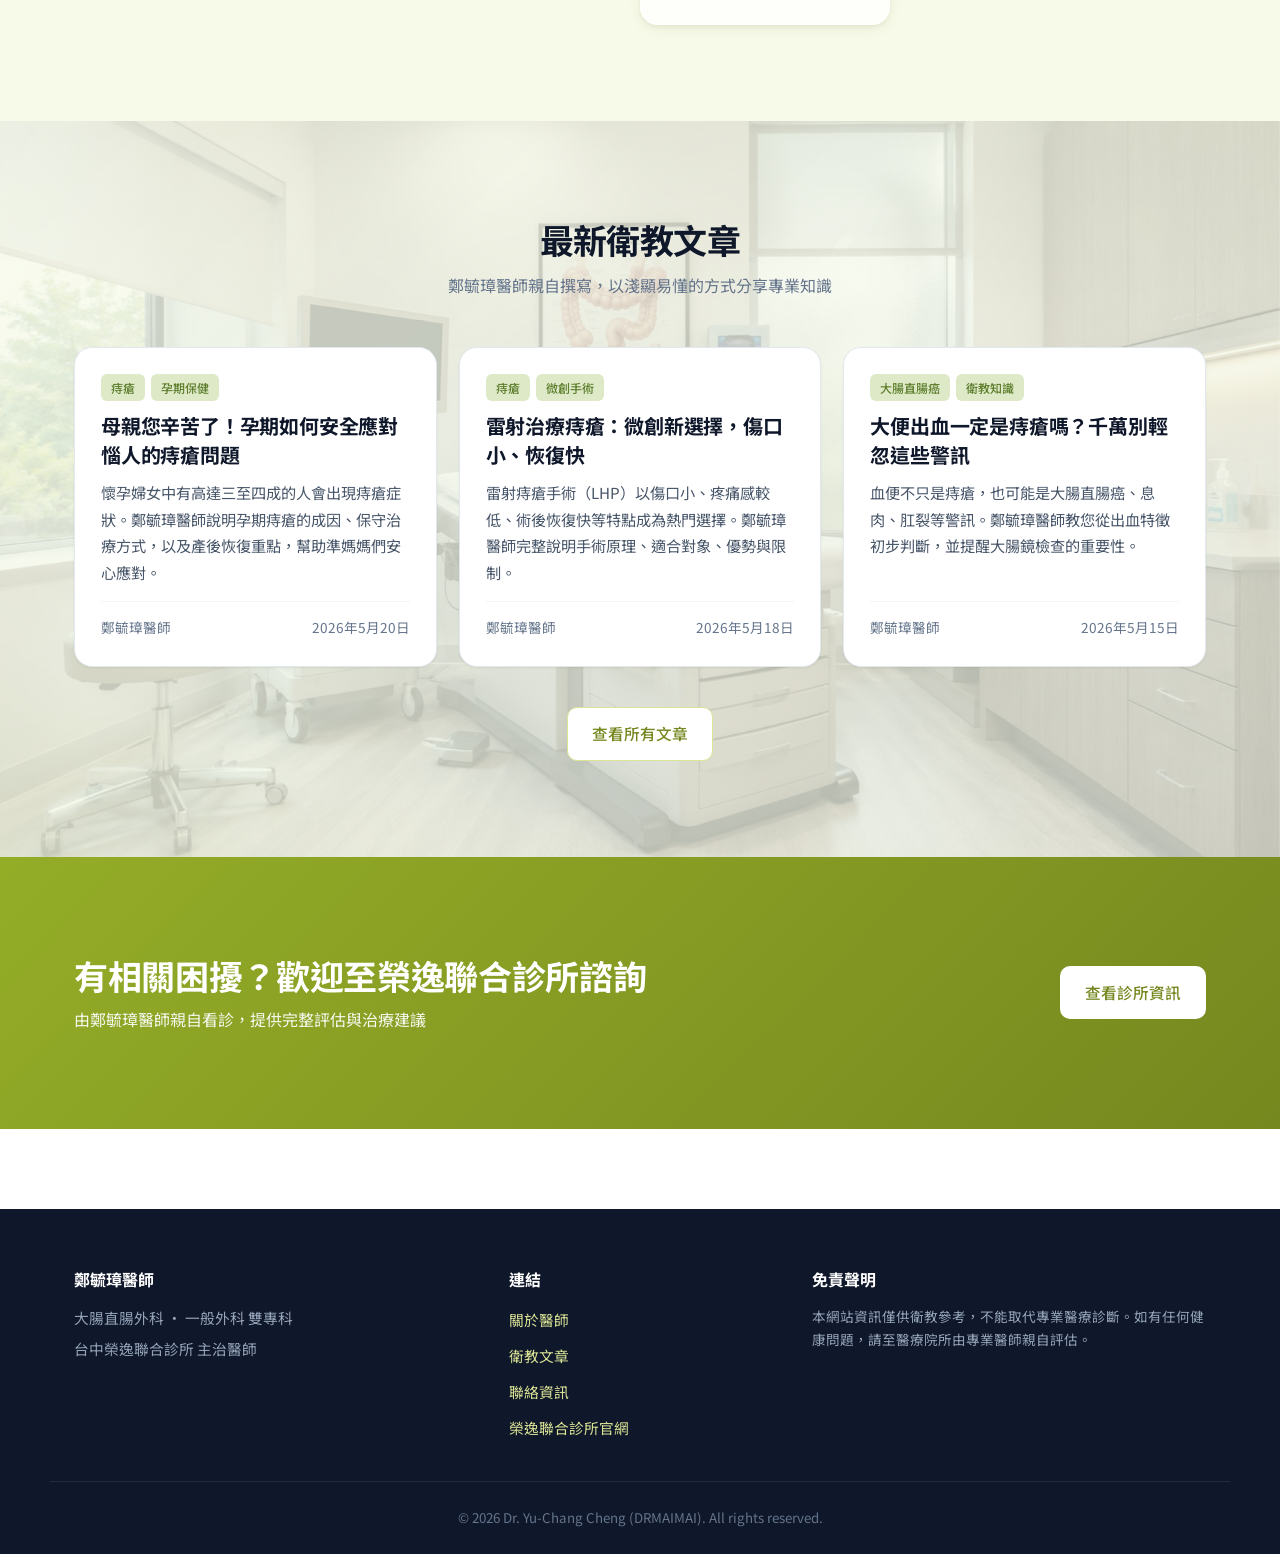
==== commit 9e3549d6: "美編模式: AOS + parallax leaves + serviceCircle + premium polish - AOS (Animate On Scroll) loaded dynami" ====
--- a/index.html
+++ b/index.html
@@ -198,6 +198,13 @@
 
   <main>
     <section class="hero">
+      <div class="hero-decor" aria-hidden="true">
+        <span class="leaf leaf-1" data-parallax="0.18"></span>
+        <span class="leaf leaf-2" data-parallax="0.30"></span>
+        <span class="leaf leaf-3" data-parallax="0.12"></span>
+        <span class="blob blob-1" data-parallax="0.22"></span>
+        <span class="blob blob-2" data-parallax="0.40"></span>
+      </div>
       <div class="container hero-grid">
         <div class="hero-text">
           <span class="hero-tag">大腸直腸外科專科醫師</span>
@@ -236,36 +243,45 @@
       </div>
     </section>
 
-    <section class="section section-light">
+    <section class="section section-light service-section">
       <div class="container">
         <header class="section-head">
           <h2>核心專長</h2>
           <p>以微創痔瘡手術為核心，提供完整大腸直腸外科治療</p>
         </header>
-        <div class="grid-cards">
-          <article class="card">
-            <h3>雷射痔瘡消融術（LHP）</h3>
-            <p>運用雷射光纖精準消融痔瘡組織，僅需 0.2 公分微小傷口，術後疼痛極低，多可當日返家休養。</p>
-          </article>
-          <article class="card">
+
+        <div class="service-circle">
+          <div class="service-center" data-aos="zoom-in">
+            <span class="service-center-mark" aria-hidden="true">
+              <img src="/assets/images/colon-icon.png" alt="" width="44" height="44" />
+            </span>
+            <strong>鄭毓璋醫師</strong>
+            <small>大腸直腸外科</small>
+          </div>
+
+          <article class="service-item pos-1" data-aos="fade-up">
+            <h3>雷射痔瘡消融術 LHP</h3>
+            <p>雷射光纖精準消融，僅 0.2 公分傷口，術後疼痛極低、多可當日返家。</p>
+          </article>
+          <article class="service-item pos-2" data-aos="fade-up" data-aos-delay="80">
             <h3>環狀痔瘡切除手術</h3>
-            <p>以環形結紮脹大血管，降低術後疼痛、加速恢復，適合中重度痔瘡患者。</p>
-          </article>
-          <article class="card">
+            <p>環形結紮脹大血管，降低術後疼痛、加速恢復，適合中重度痔瘡。</p>
+          </article>
+          <article class="service-item pos-3" data-aos="fade-up" data-aos-delay="160">
             <h3>傳統開放性手術</h3>
-            <p>輔以超音波刀／組織凝集刀等先進止血器械，適用各級痔瘡並有效減少出血。</p>
-          </article>
-          <article class="card">
+            <p>輔以超音波刀／組織凝集刀，適用各級痔瘡並有效減少出血。</p>
+          </article>
+          <article class="service-item pos-4" data-aos="fade-up" data-aos-delay="240">
             <h3>肛門疾病治療</h3>
-            <p>肛門廔管、肛裂等肛門疾病之專業診治，由雙專科醫師親自評估與手術。</p>
-          </article>
-          <article class="card">
+            <p>肛門廔管、肛裂等肛門疾病，由雙專科醫師親自評估與手術。</p>
+          </article>
+          <article class="service-item pos-5" data-aos="fade-up" data-aos-delay="320">
             <h3>大腸瘜肉與大腸直腸癌</h3>
-            <p>大腸瘜肉切除、大腸直腸癌症診治；定期篩檢、早期發現是健康關鍵。</p>
-          </article>
-          <article class="card">
+            <p>大腸瘜肉切除、大腸直腸癌診治；定期篩檢、早期發現是關鍵。</p>
+          </article>
+          <article class="service-item pos-6" data-aos="fade-up" data-aos-delay="400">
             <h3>便秘與排便障礙</h3>
-            <p>針對便秘、排便功能異常進行系統性評估與治療，改善生活品質。</p>
+            <p>針對便秘、排便功能異常系統性評估與治療，改善生活品質。</p>
           </article>
         </div>
       </div>
--- a/assets/css/style.css
+++ b/assets/css/style.css
@@ -29,8 +29,8 @@
   --ink-50:  #F8FAFC;
   --white:   #FFFFFF;
 
-  --radius: 14px;
-  --radius-sm: 8px;
+  --radius: 18px;
+  --radius-sm: 10px;
   --shadow-sm: 0 1px 2px rgba(94, 126, 45, 0.06), 0 1px 3px rgba(94, 126, 45, 0.05);
   --shadow-md: 0 4px 12px rgba(94, 126, 45, 0.10), 0 2px 4px rgba(94, 126, 45, 0.06);
   --shadow-lg: 0 12px 32px rgba(94, 126, 45, 0.14), 0 4px 8px rgba(94, 126, 45, 0.07);
@@ -214,6 +214,53 @@
   z-index: -1;
   pointer-events: none;
 }
+/* ===== Hero 多層葉片 / 色塊裝飾 ===== */
+.hero-decor {
+  position: absolute;
+  inset: 0;
+  z-index: 0;
+  pointer-events: none;
+  overflow: hidden;
+}
+.hero-decor .leaf,
+.hero-decor .blob {
+  position: absolute;
+  display: block;
+  will-change: transform;
+}
+.hero-decor .leaf {
+  width: 120px;
+  height: 120px;
+  background-repeat: no-repeat;
+  background-size: contain;
+  opacity: 0.55;
+  /* 葉片 SVG（若綠） */
+  background-image: url("data:image/svg+xml;utf8,<svg xmlns='http://www.w3.org/2000/svg' viewBox='0 0 100 100'><path d='M50 5C20 25 10 55 50 95 90 55 80 25 50 5Z' fill='%237BA23F'/><path d='M50 12C50 40 50 70 50 90' stroke='%23ffffff' stroke-width='2' fill='none' opacity='0.5'/></svg>");
+}
+.hero-decor .leaf-1 { top: 12%; left: 6%; rotate: -18deg; animation: leafFloat 9s ease-in-out infinite; }
+.hero-decor .leaf-2 { top: 62%; left: 2%; width: 88px; height: 88px; opacity: 0.4; rotate: 24deg; animation: leafFloat 11s ease-in-out infinite reverse; }
+.hero-decor .leaf-3 { top: 20%; right: 8%; width: 150px; height: 150px; opacity: 0.35; rotate: 12deg; animation: leafFloat 13s ease-in-out infinite; }
+.hero-decor .blob {
+  border-radius: 50%;
+  filter: blur(8px);
+}
+.hero-decor .blob-1 {
+  width: 260px; height: 260px;
+  top: -60px; right: -40px;
+  background: radial-gradient(circle at 30% 30%, rgba(195, 216, 37, 0.45), transparent 70%);
+}
+.hero-decor .blob-2 {
+  width: 200px; height: 200px;
+  bottom: -50px; left: 30%;
+  background: radial-gradient(circle at 40% 40%, rgba(123, 162, 63, 0.30), transparent 70%);
+}
+@keyframes leafFloat {
+  0%, 100% { translate: 0 0; }
+  50%      { translate: 0 -18px; }
+}
+/* 確保 hero 內容在裝飾層之上 */
+.hero .container { position: relative; z-index: 2; }
+
 @keyframes heroKenBurns {
   /* Ken Burns 效果：縮放 + 緩慢平移，永不停止
      從 1.18 縮到 1.00 再放回 1.18，alternate 讓它來回呼吸 */
@@ -397,8 +444,10 @@
 .btn-light:hover { background: var(--blue-50); color: var(--blue-700); }
 
 /* ===== Sections ===== */
-.section { padding: 80px 0; }
+.section { padding: 96px 0; }
 .section-light { background: var(--blue-50); }
+.section-head { margin-bottom: 56px; }
+.section-head h2 { letter-spacing: -0.015em; }
 
 /* 內視鏡室照片背景：用於「最新衛教文章」區塊 */
 .section-photo {
@@ -493,6 +542,96 @@
   text-align: center;
   margin-top: 40px;
 }
+
+/* ===== 圓形專長區 serviceCircle ===== */
+.service-circle {
+  position: relative;
+  max-width: 1040px;
+  margin: 0 auto;
+  min-height: 720px;
+}
+.service-center {
+  position: absolute;
+  top: 50%;
+  left: 50%;
+  transform: translate(-50%, -50%);
+  width: 220px;
+  height: 220px;
+  border-radius: 50%;
+  background: linear-gradient(140deg, var(--blue-300), var(--green-500));
+  color: #fff;
+  display: flex;
+  flex-direction: column;
+  align-items: center;
+  justify-content: center;
+  text-align: center;
+  box-shadow: 0 20px 50px rgba(94, 126, 45, 0.30), inset 0 2px 4px rgba(255,255,255,0.4);
+  z-index: 3;
+}
+.service-center::after {
+  /* 外圈虛線環 */
+  content: '';
+  position: absolute;
+  inset: -28px;
+  border: 2px dashed rgba(123, 162, 63, 0.30);
+  border-radius: 50%;
+  animation: ringSpin 60s linear infinite;
+}
+@keyframes ringSpin { to { transform: rotate(360deg); } }
+.service-center-mark {
+  width: 64px; height: 64px;
+  background: rgba(255, 255, 255, 0.9);
+  border-radius: 18px;
+  display: inline-flex; align-items: center; justify-content: center;
+  margin-bottom: 10px;
+  box-shadow: var(--shadow-sm);
+}
+.service-center-mark img { width: 40px; height: 40px; filter: none; }
+.service-center strong { font-size: 1.25rem; letter-spacing: 0.02em; }
+.service-center small { font-size: 0.9rem; opacity: 0.9; margin-top: 2px; }
+
+.service-item {
+  position: absolute;
+  width: 250px;
+  background: rgba(255, 255, 255, 0.85);
+  backdrop-filter: blur(8px) saturate(160%);
+  -webkit-backdrop-filter: blur(8px) saturate(160%);
+  border: 1px solid rgba(255, 255, 255, 0.7);
+  border-radius: 18px;
+  padding: 20px 22px;
+  box-shadow: var(--shadow-md);
+  transition: transform 0.28s cubic-bezier(0.22, 1, 0.36, 1), box-shadow 0.28s ease;
+  z-index: 2;
+}
+.service-item:hover {
+  transform: translateY(-6px) scale(1.03);
+  box-shadow: var(--shadow-lg);
+  z-index: 4;
+}
+.service-item h3 {
+  font-size: 1.05rem;
+  color: var(--green-600);
+  margin-bottom: 8px;
+  display: flex; align-items: center; gap: 8px;
+}
+.service-item h3::before {
+  content: '';
+  width: 8px; height: 8px;
+  background: linear-gradient(135deg, var(--blue-300), var(--green-500));
+  border-radius: 50%;
+  flex-shrink: 0;
+}
+.service-item p { font-size: 0.92rem; color: var(--ink-600); line-height: 1.7; }
+
+/* 六角環繞定位（桌機） */
+.service-item.pos-1 { top: 0;      left: 50%; transform: translateX(-50%); }
+.service-item.pos-2 { top: 24%;    right: 0; }
+.service-item.pos-3 { bottom: 24%; right: 0; }
+.service-item.pos-4 { bottom: 0;   left: 50%; transform: translateX(-50%); }
+.service-item.pos-5 { bottom: 24%; left: 0; }
+.service-item.pos-6 { top: 24%;    left: 0; }
+.service-item.pos-1:hover,
+.service-item.pos-4:hover { transform: translateX(-50%) translateY(-6px) scale(1.03); }
 
 /* ===== CTA Banner ===== */
 .cta-banner {
@@ -1358,6 +1497,38 @@
 }
 
 /* ===== Responsive ===== */
+/* serviceCircle：平板與手機改為一般網格，取消絕對定位 */
+@media (max-width: 980px) {
+  .service-circle {
+    min-height: 0;
+    display: grid;
+    grid-template-columns: repeat(auto-fit, minmax(240px, 1fr));
+    gap: 18px;
+    max-width: 720px;
+  }
+  .service-center {
+    position: static;
+    transform: none;
+    width: 100%;
+    height: auto;
+    border-radius: 20px;
+    padding: 28px;
+    grid-column: 1 / -1;
+    flex-direction: row;
+    gap: 14px;
+    justify-content: center;
+  }
+  .service-center::after { display: none; }
+  .service-center-mark { margin-bottom: 0; }
+  .service-item {
+    position: static;
+    width: auto;
+    transform: none !important;
+  }
+  .service-item.pos-1, .service-item.pos-4 { transform: none !important; }
+  .service-item:hover { transform: translateY(-6px) scale(1.02) !important; }
+}
+
 @media (max-width: 860px) {
   .hero { padding: 60px 0 72px; }
   .hero-grid { grid-template-columns: 1fr; gap: 36px; }
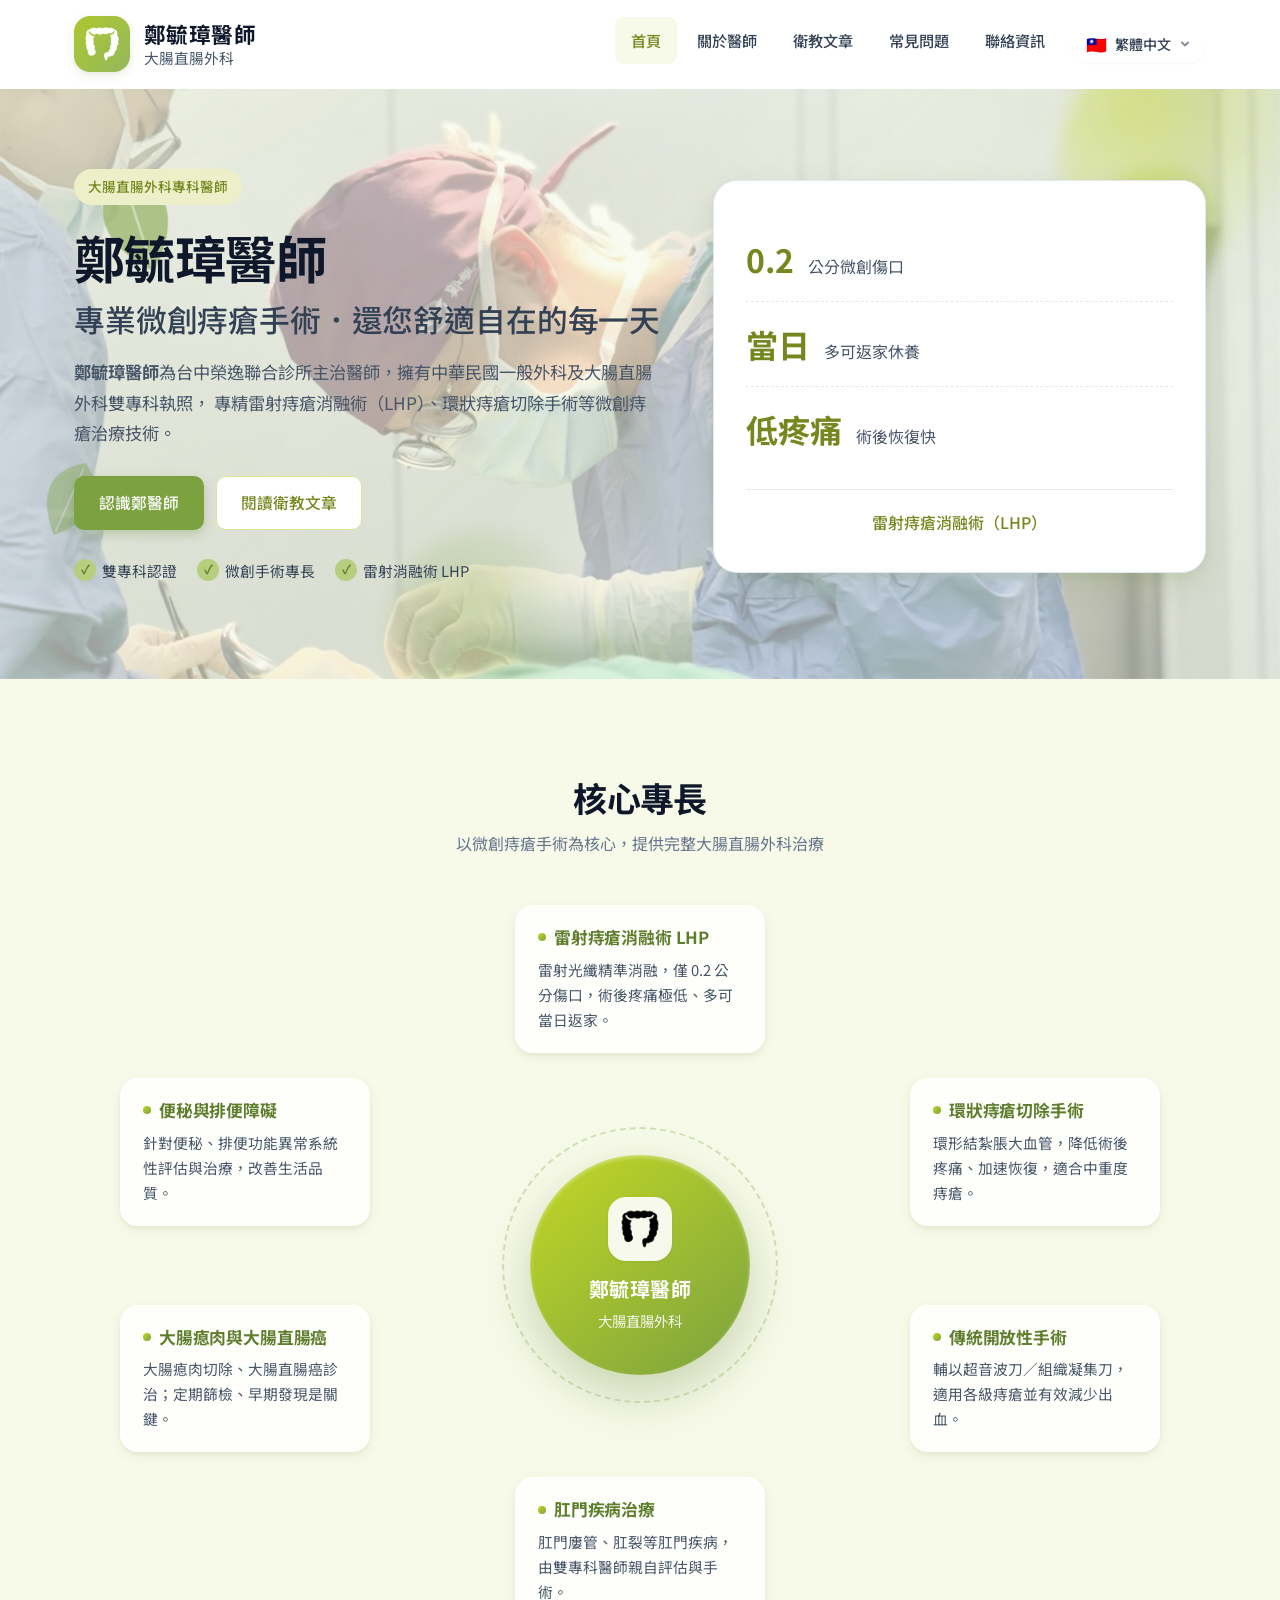
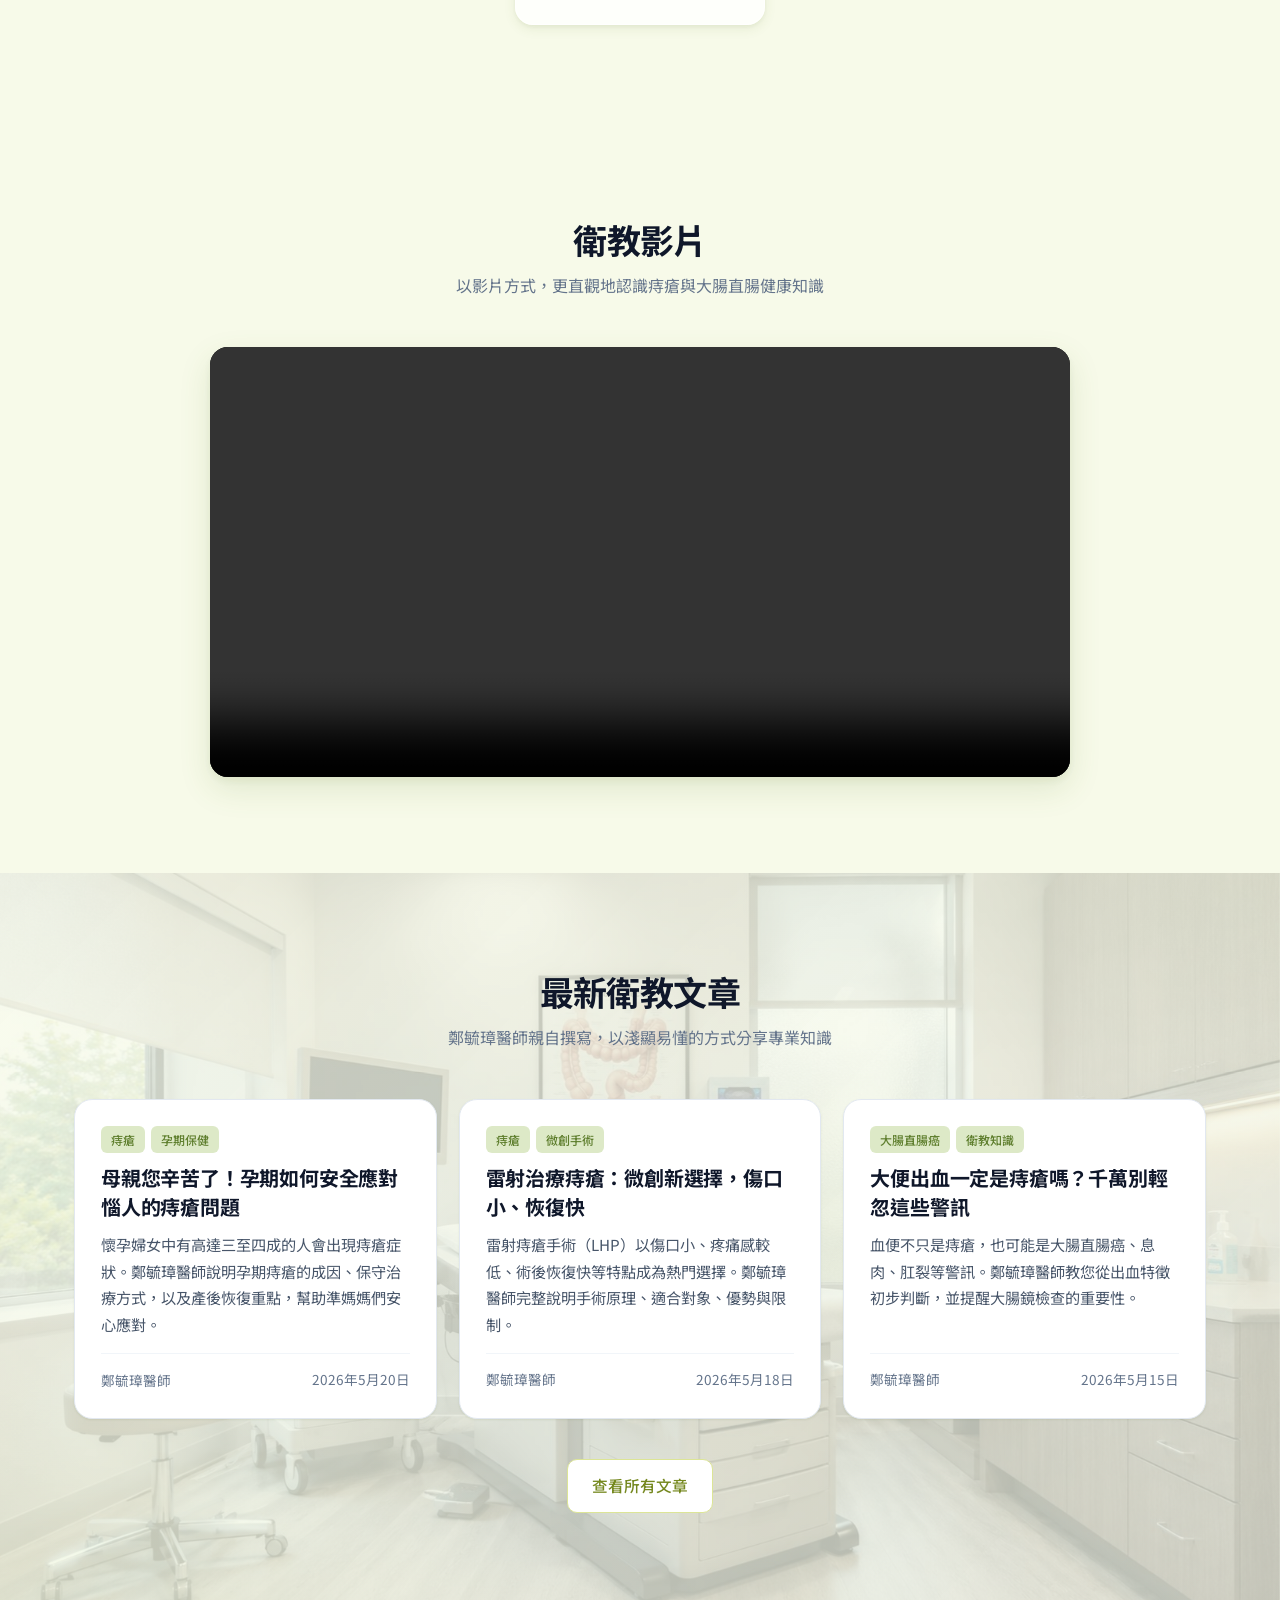
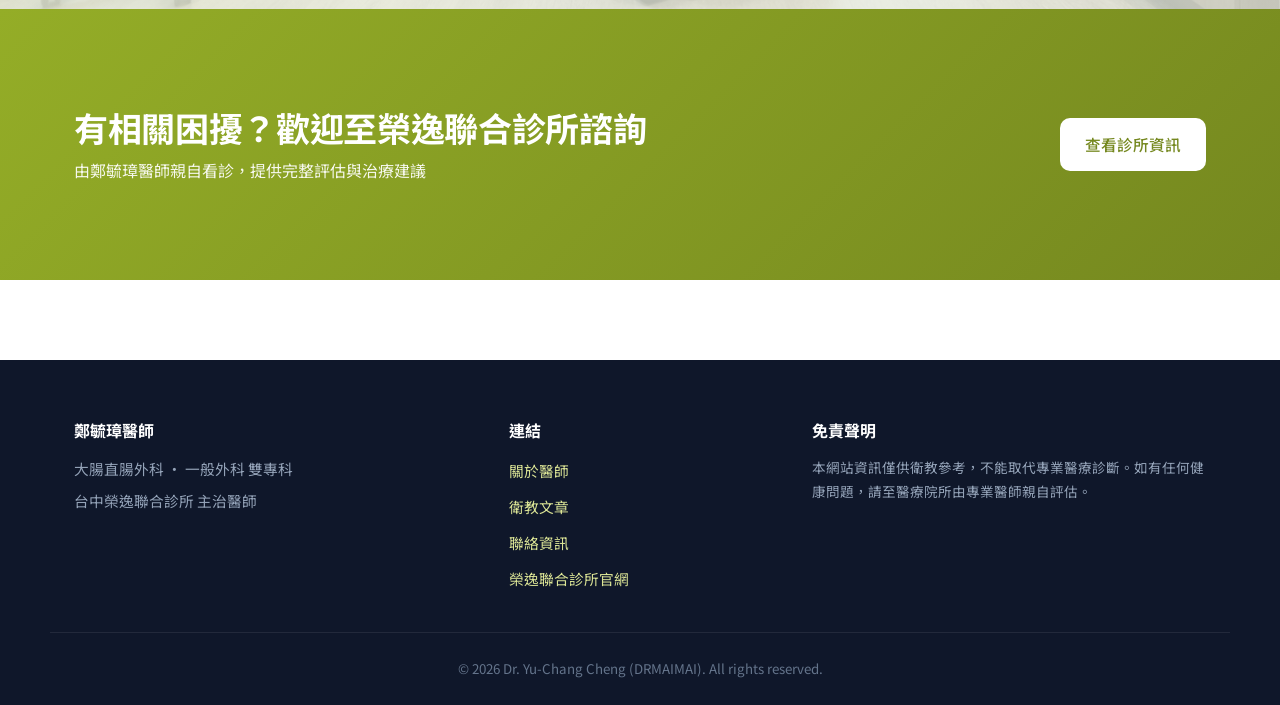
==== commit 89475cb2: "Fix 核心專長 circle layout + add 衛教影片 section - serviceCircle: center/pos-1/pos-4 used transform for cen" ====
--- a/index.html
+++ b/index.html
@@ -287,6 +287,21 @@
       </div>
     </section>
 
+    <section class="section section-light video-section">
+      <div class="container">
+        <header class="section-head">
+          <h2>衛教影片</h2>
+          <p>以影片方式，更直觀地認識痔瘡與大腸直腸健康知識</p>
+        </header>
+        <div class="video-frame" data-aos="zoom-in">
+          <video controls preload="metadata" playsinline controlslist="nodownload">
+            <source src="/assets/video/health-edu.mp4" type="video/mp4" />
+            您的瀏覽器不支援影片播放，請更新瀏覽器後再試。
+          </video>
+        </div>
+      </div>
+    </section>
+
     <section class="section section-photo">
       <div class="container">
         <header class="section-head">
--- a/assets/css/style.css
+++ b/assets/css/style.css
@@ -554,7 +554,8 @@
   position: absolute;
   top: 50%;
   left: 50%;
-  transform: translate(-50%, -50%);
+  /* margin 置中而非 transform，避免被 AOS 的 inline transform 蓋掉 */
+  margin: -110px 0 0 -110px;
   width: 220px;
   height: 220px;
   border-radius: 50%;
@@ -624,14 +625,28 @@
 .service-item p { font-size: 0.92rem; color: var(--ink-600); line-height: 1.7; }
 
 /* 六角環繞定位（桌機） */
-.service-item.pos-1 { top: 0;      left: 50%; transform: translateX(-50%); }
+.service-item.pos-1 { top: 0;      left: 50%; margin-left: -125px; }
 .service-item.pos-2 { top: 24%;    right: 0; }
 .service-item.pos-3 { bottom: 24%; right: 0; }
-.service-item.pos-4 { bottom: 0;   left: 50%; transform: translateX(-50%); }
+.service-item.pos-4 { bottom: 0;   left: 50%; margin-left: -125px; }
 .service-item.pos-5 { bottom: 24%; left: 0; }
 .service-item.pos-6 { top: 24%;    left: 0; }
-.service-item.pos-1:hover,
-.service-item.pos-4:hover { transform: translateX(-50%) translateY(-6px) scale(1.03); }
+
+/* ===== 衛教影片 video ===== */
+.video-frame {
+  max-width: 860px;
+  margin: 0 auto;
+  border-radius: 18px;
+  overflow: hidden;
+  background: #000;
+  box-shadow: var(--shadow-lg);
+}
+.video-frame video {
+  display: block;
+  width: 100%;
+  height: auto;
+  max-height: 72vh;
+}
 
 /* ===== CTA Banner ===== */
 .cta-banner {
@@ -1509,6 +1524,7 @@
   .service-center {
     position: static;
     transform: none;
+    margin: 0;
     width: 100%;
     height: auto;
     border-radius: 20px;
@@ -1523,9 +1539,10 @@
   .service-item {
     position: static;
     width: auto;
+    margin-left: 0;
     transform: none !important;
   }
-  .service-item.pos-1, .service-item.pos-4 { transform: none !important; }
+  .service-item.pos-1, .service-item.pos-4 { margin-left: 0; transform: none !important; }
   .service-item:hover { transform: translateY(-6px) scale(1.02) !important; }
 }
 
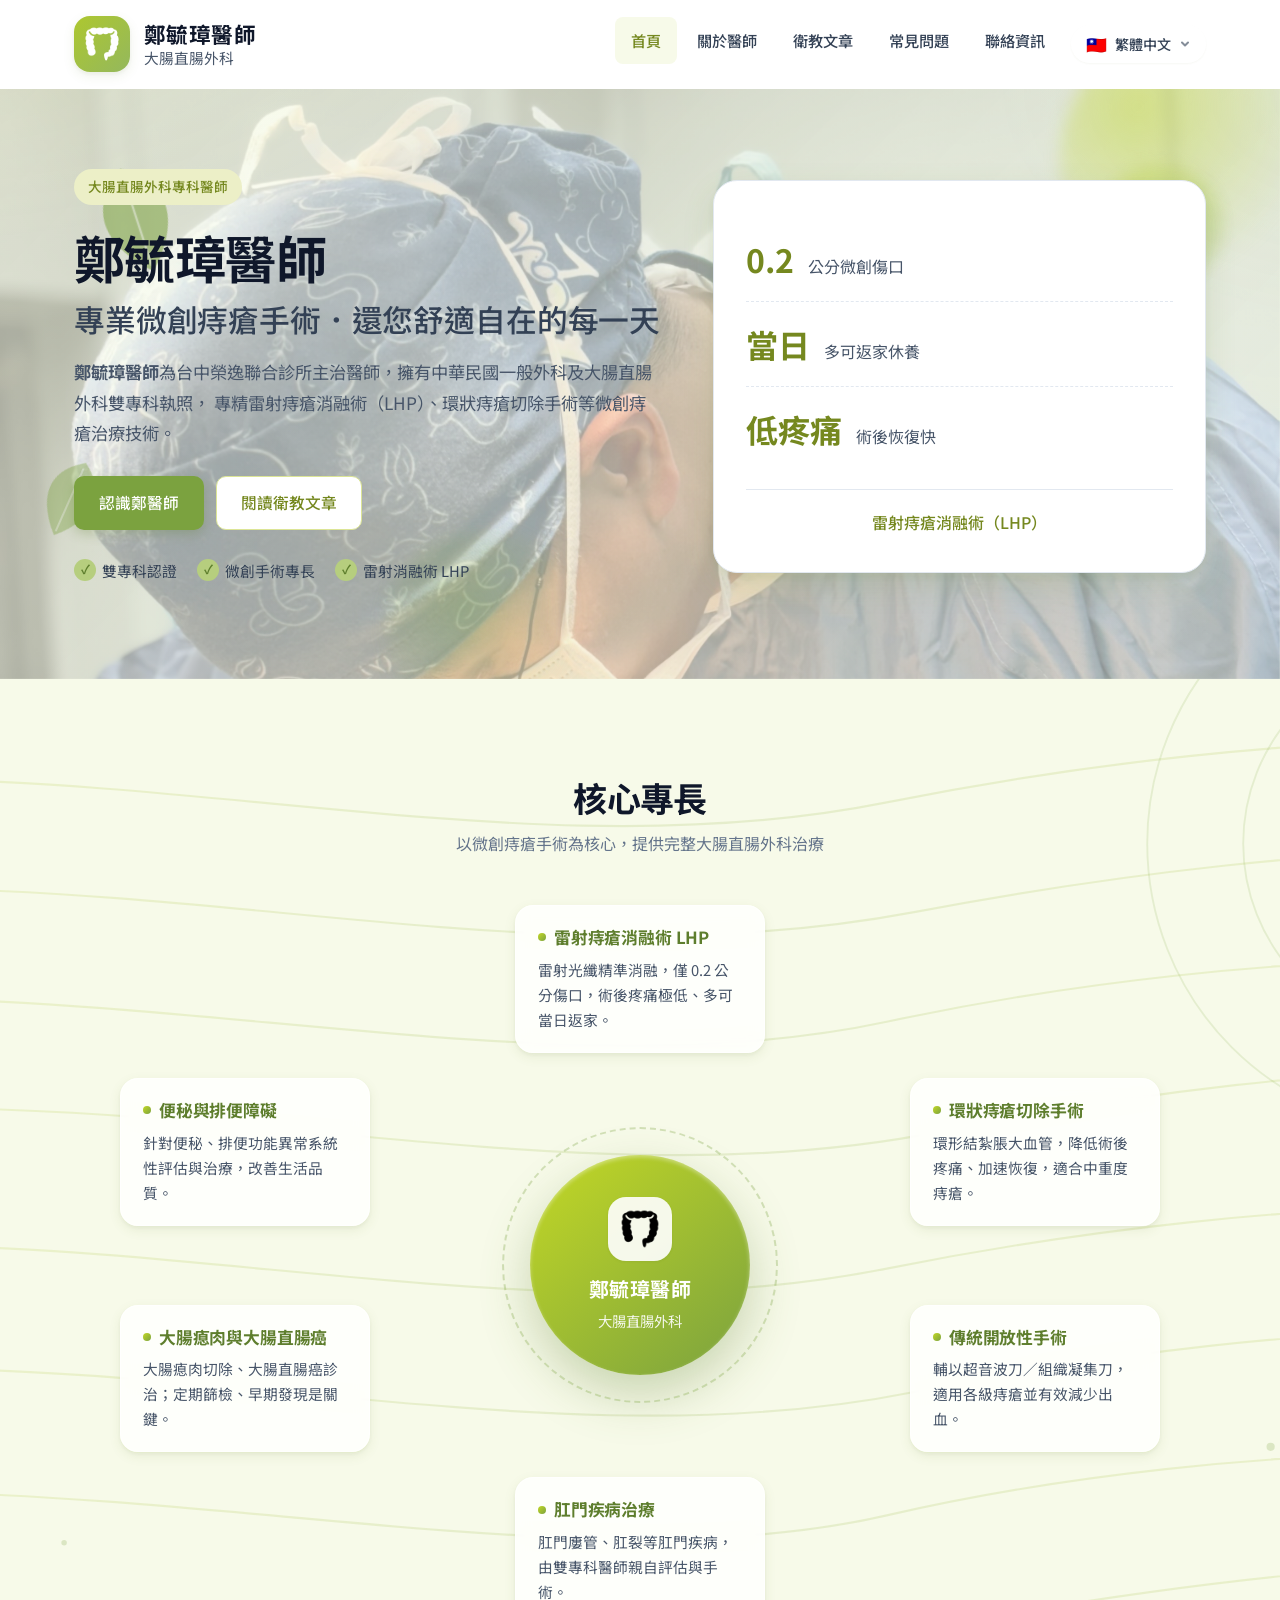
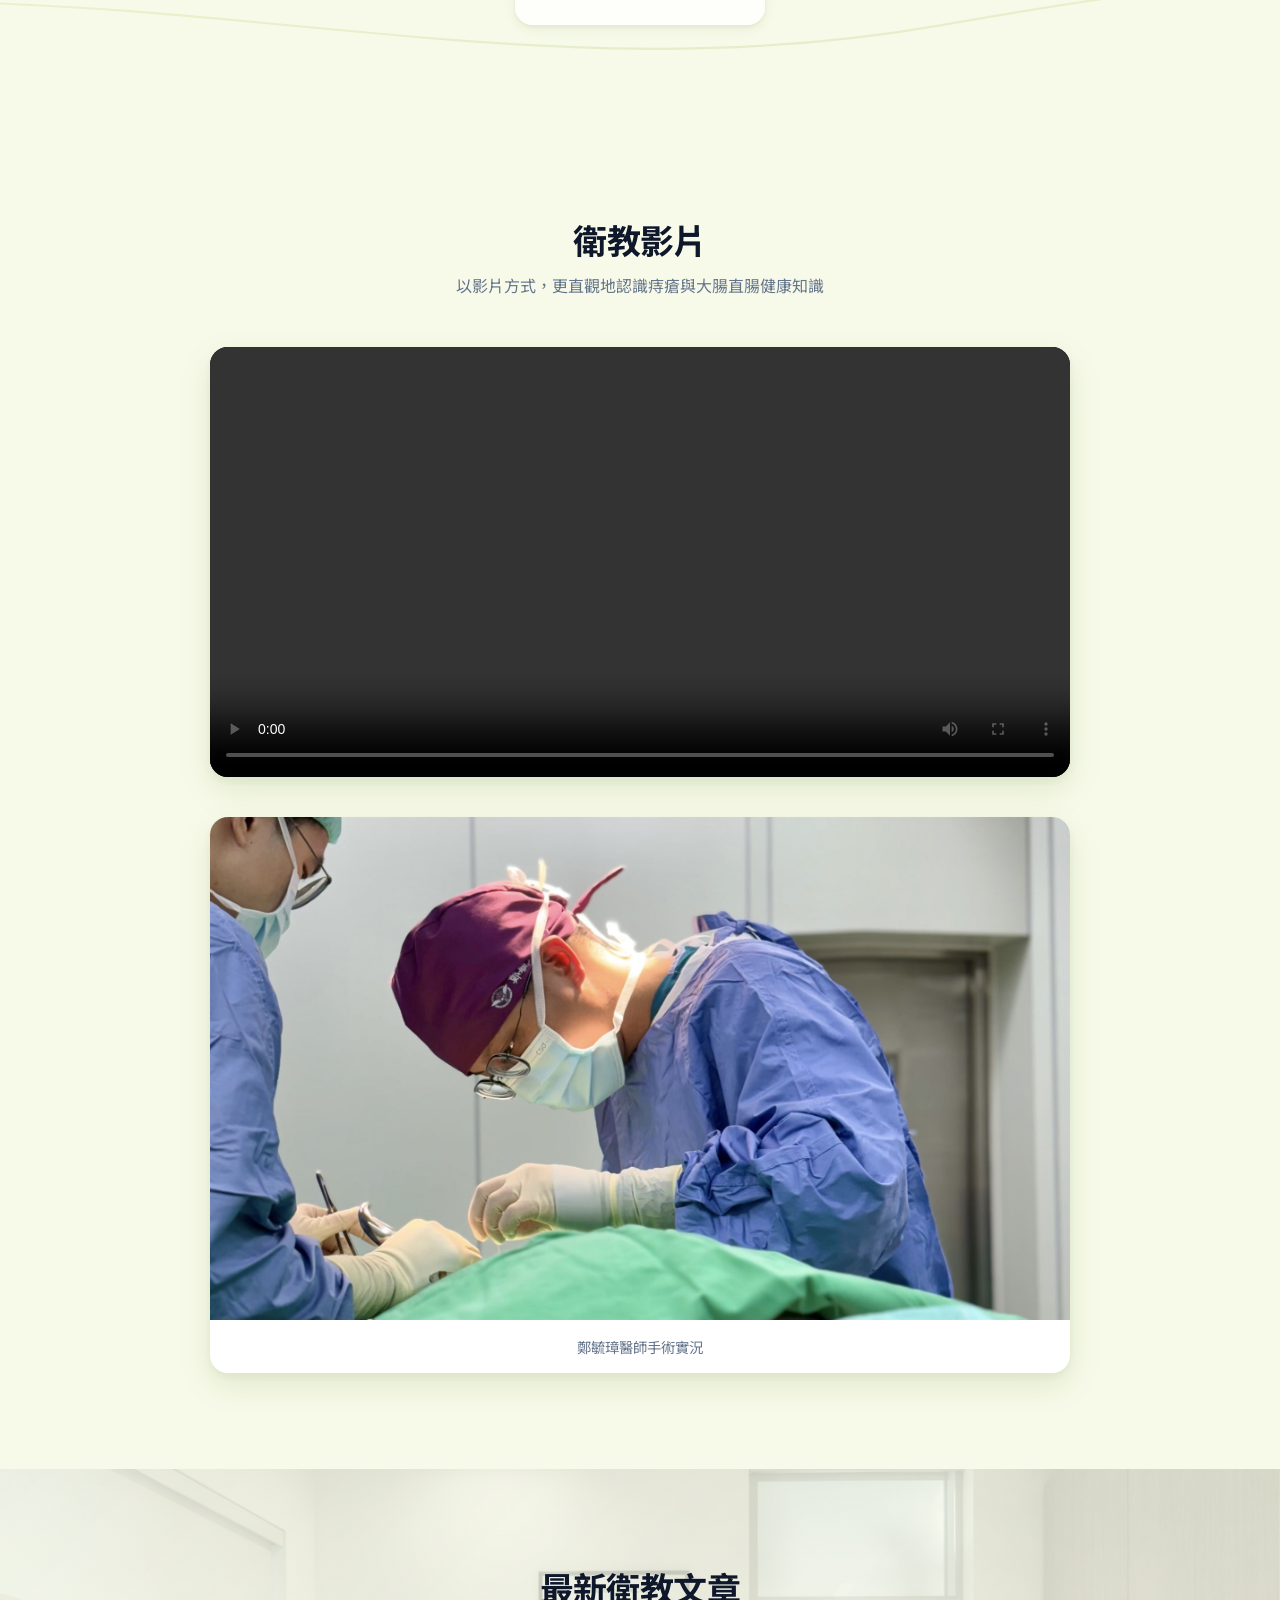
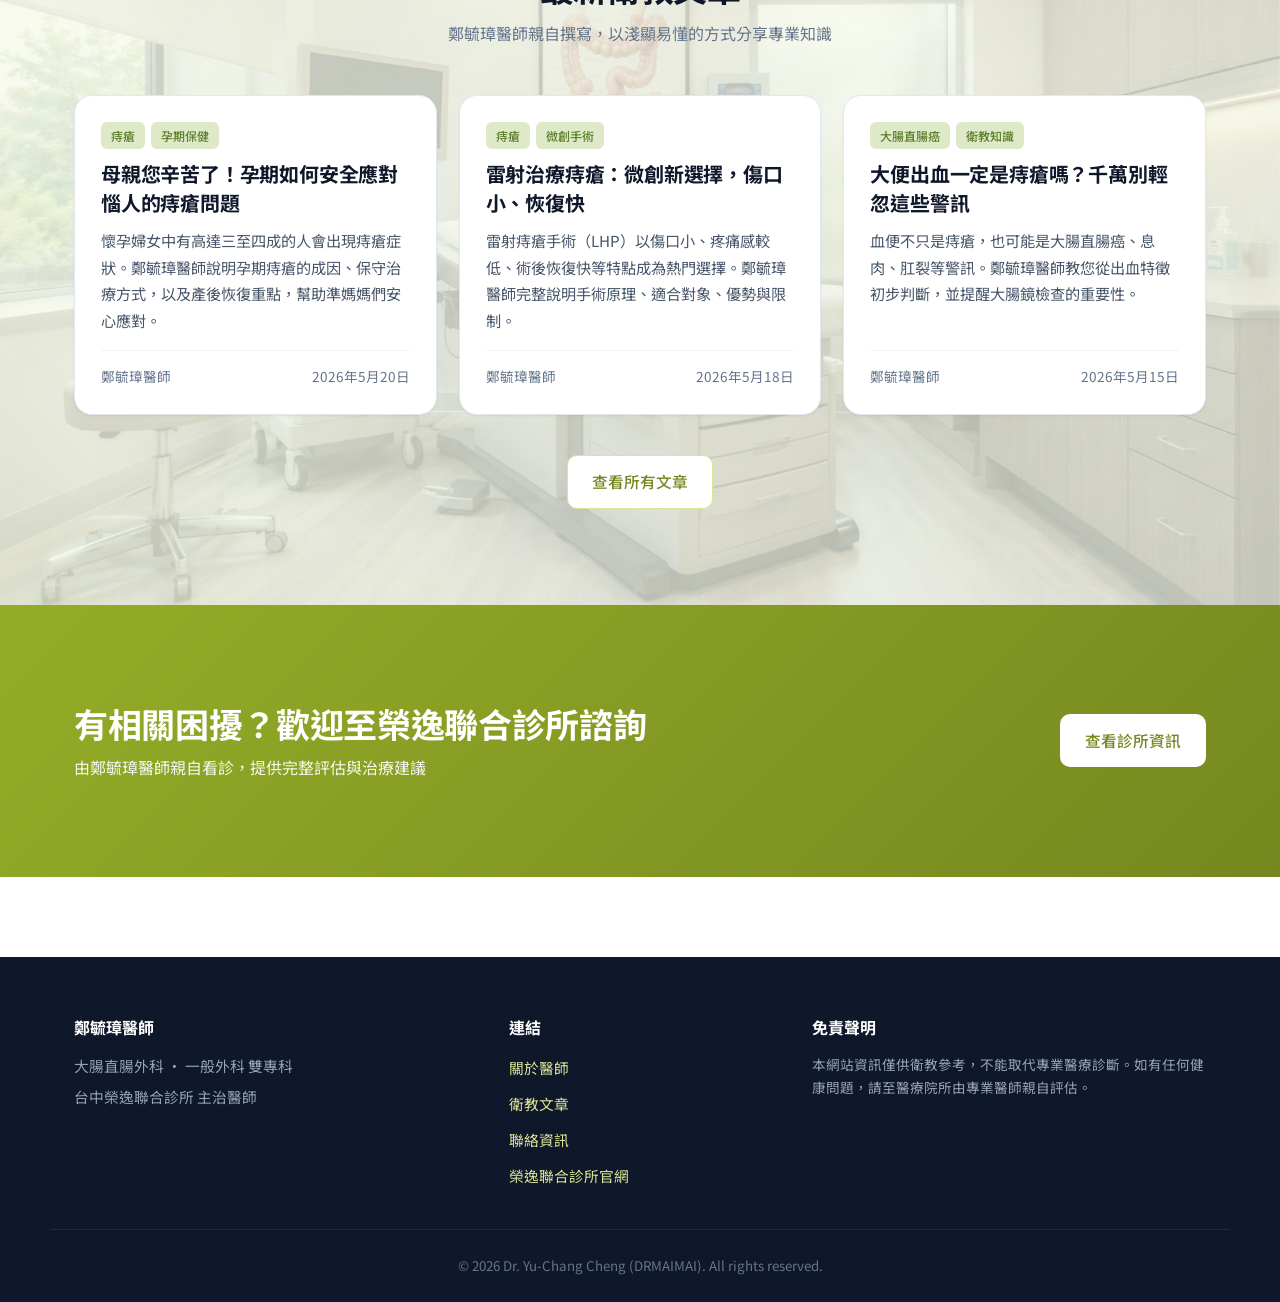
==== commit 52eced63: "Swap hero bg to Dr. Cheng surgery photo, add line-design bg + moved photo - Hero background now uses" ====
--- a/index.html
+++ b/index.html
@@ -299,6 +299,11 @@
             您的瀏覽器不支援影片播放，請更新瀏覽器後再試。
           </video>
         </div>
+
+        <figure class="photo-frame" data-aos="zoom-in">
+          <img src="/assets/images/hero-surgery.jpg" alt="鄭毓璋醫師於手術中專注操作" loading="lazy" />
+          <figcaption>鄭毓璋醫師手術實況</figcaption>
+        </figure>
       </div>
     </section>
 
--- a/assets/css/style.css
+++ b/assets/css/style.css
@@ -196,7 +196,7 @@
   content: '';
   position: absolute;
   inset: 0;
-  background: url('/assets/images/hero-surgery.jpg') center 25% / cover no-repeat;
+  background: url('/assets/images/dr-cheng-surgery.jpg') center 18% / cover no-repeat;
   z-index: -2;
   transform-origin: center center;
   animation: heroKenBurns 28s ease-in-out infinite alternate;
@@ -544,6 +544,10 @@
 }
 
 /* ===== 圓形專長區 serviceCircle ===== */
+/* 核心專長自製線條底圖 */
+.service-section {
+  background: var(--blue-50) url('/assets/images/lines-bg.svg') center / cover no-repeat;
+}
 .service-circle {
   position: relative;
   max-width: 1040px;
@@ -646,6 +650,25 @@
   width: 100%;
   height: auto;
   max-height: 72vh;
+}
+.photo-frame {
+  max-width: 860px;
+  margin: 40px auto 0;
+  border-radius: 18px;
+  overflow: hidden;
+  background: #fff;
+  box-shadow: var(--shadow-lg);
+}
+.photo-frame img {
+  display: block;
+  width: 100%;
+  height: auto;
+}
+.photo-frame figcaption {
+  text-align: center;
+  font-size: 0.9rem;
+  color: var(--ink-500);
+  padding: 14px 16px;
 }
 
 /* ===== CTA Banner ===== */
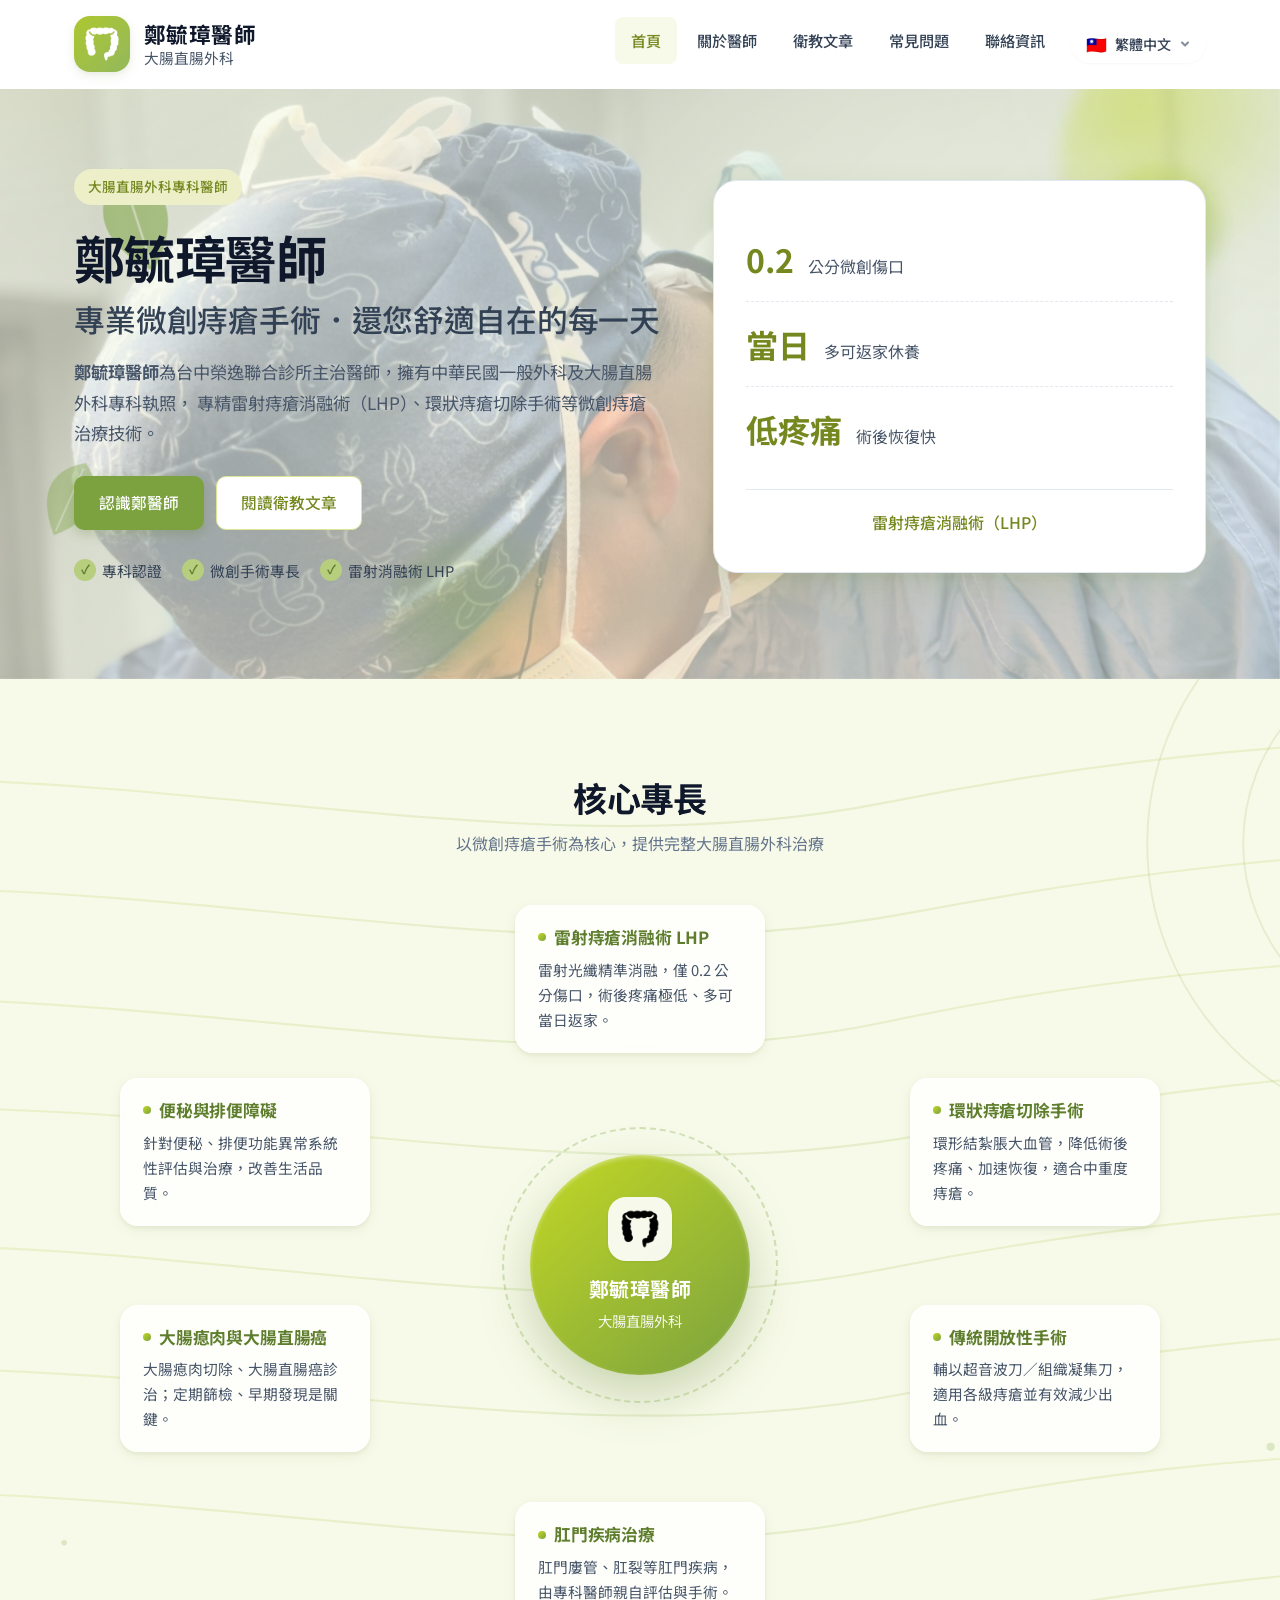
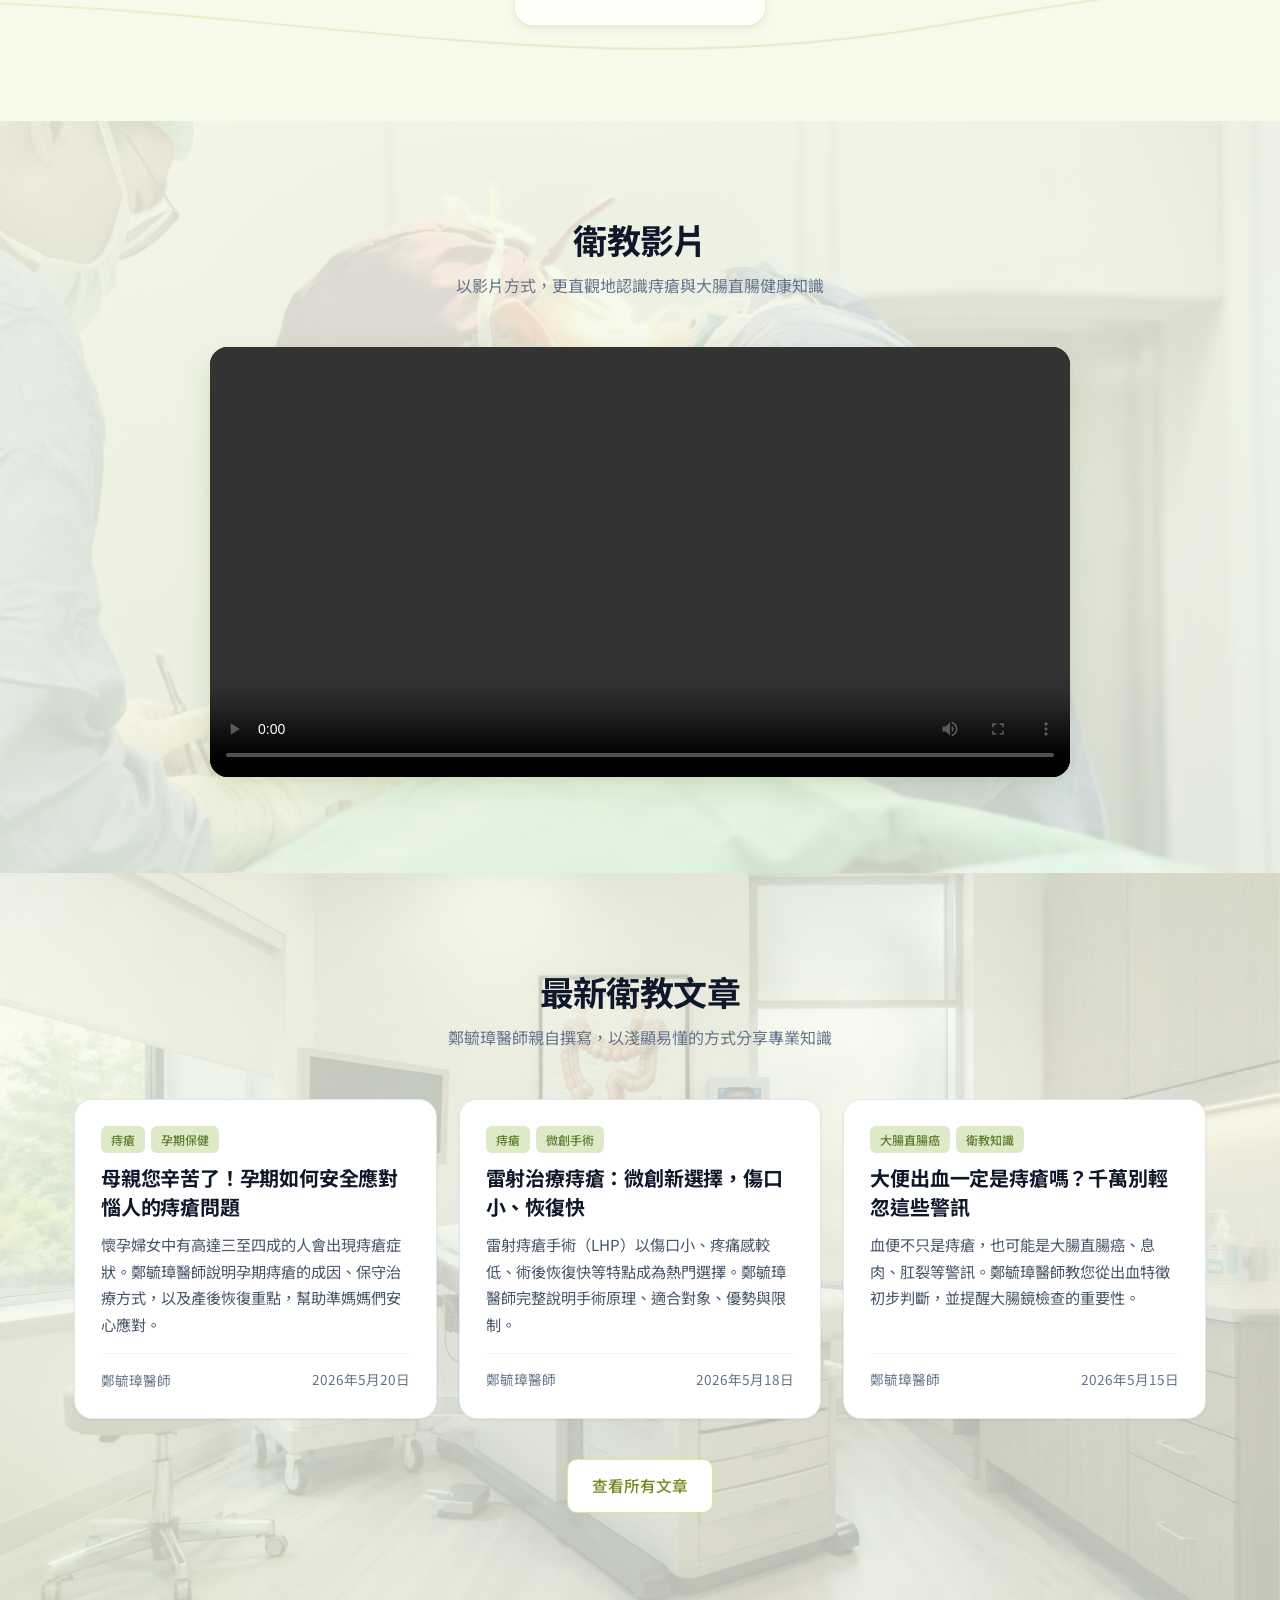
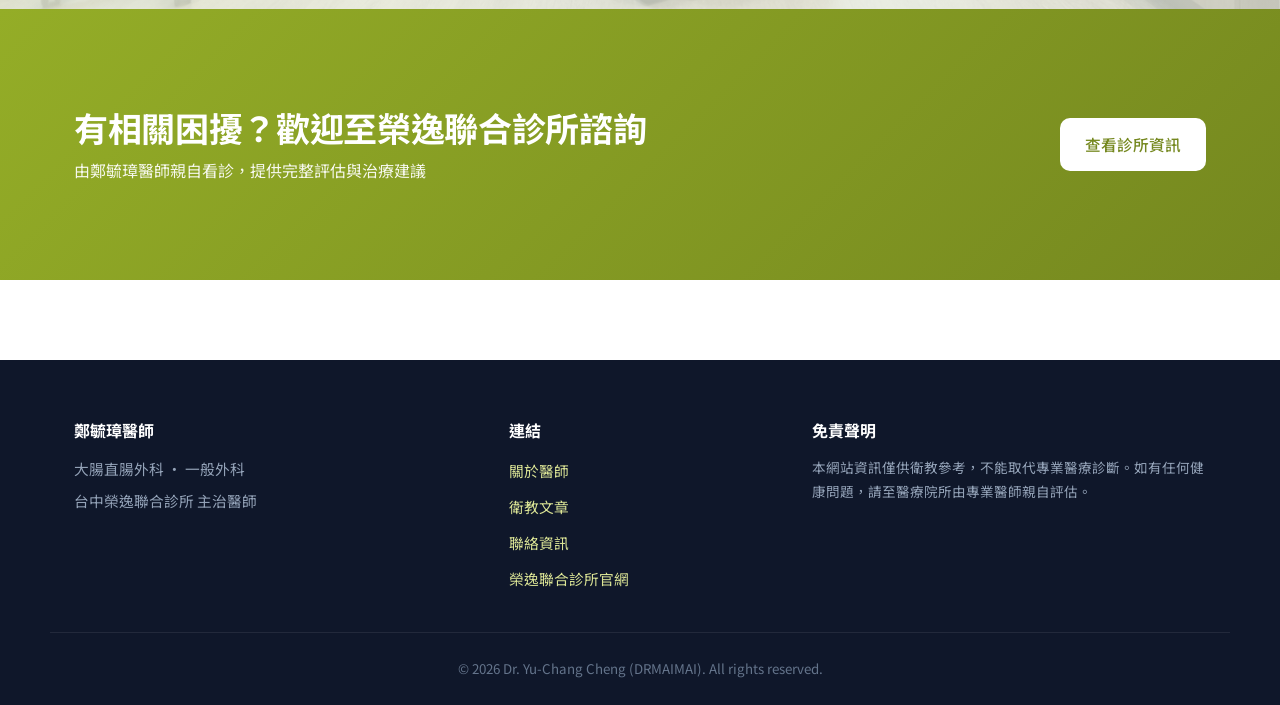
==== commit 24b5cbc8: "Remove 雙專科 wording; make surgery photo a section background - Drop the "雙專科" term across all pages, " ====
--- a/index.html
+++ b/index.html
@@ -4,7 +4,7 @@
   <meta charset="UTF-8" />
   <meta name="viewport" content="width=device-width, initial-scale=1.0" />
   <title>鄭毓璋醫師｜大腸直腸外科專科｜台中榮逸聯合診所｜DRMAIMAI</title>
-  <meta name="description" content="鄭毓璋醫師（Dr. Yu-Chang Cheng, DRMAIMAI）為大腸直腸外科及一般外科雙專科醫師，現任台中榮逸聯合診所主治醫師，專精微創痔瘡手術、雷射痔瘡消融術（LHP）、環狀痔瘡切除手術。提供痔瘡、肛裂、大腸瘜肉、大腸直腸癌等專業衛教與診療資訊。" />
+  <meta name="description" content="鄭毓璋醫師（Dr. Yu-Chang Cheng, DRMAIMAI）為大腸直腸外科及一般外科專科醫師，現任台中榮逸聯合診所主治醫師，專精微創痔瘡手術、雷射痔瘡消融術（LHP）、環狀痔瘡切除手術。提供痔瘡、肛裂、大腸瘜肉、大腸直腸癌等專業衛教與診療資訊。" />
   <meta name="keywords" content="鄭毓璋醫師,大腸直腸外科,台中痔瘡手術,雷射痔瘡消融術,微創痔瘡手術,榮逸聯合診所,痔瘡治療台中" />
   <meta name="author" content="鄭毓璋醫師" />
   <meta name="robots" content="index,follow,max-image-preview:large" />
@@ -120,7 +120,7 @@
             "name": "鄭毓璋醫師是誰？",
             "acceptedAnswer": {
               "@type": "Answer",
-              "text": "鄭毓璋醫師是臺灣大腸直腸外科及一般外科雙專科認證醫師，現任台中榮逸聯合診所主治醫師，畢業於花蓮慈濟大學醫學系，專精雷射痔瘡消融術（LHP）等微創痔瘡手術。"
+              "text": "鄭毓璋醫師是臺灣大腸直腸外科及一般外科專科認證醫師，現任台中榮逸聯合診所主治醫師，畢業於花蓮慈濟大學醫學系，專精雷射痔瘡消融術（LHP）等微創痔瘡手術。"
             }
           },
           {
@@ -210,7 +210,7 @@
           <span class="hero-tag">大腸直腸外科專科醫師</span>
           <h1>鄭毓璋醫師<br /><span class="hero-h1-sub">專業微創痔瘡手術．還您舒適自在的每一天</span></h1>
           <p class="lead">
-            <strong>鄭毓璋醫師</strong>為台中榮逸聯合診所主治醫師，擁有中華民國一般外科及大腸直腸外科雙專科執照，
+            <strong>鄭毓璋醫師</strong>為台中榮逸聯合診所主治醫師，擁有中華民國一般外科及大腸直腸外科專科執照，
             專精雷射痔瘡消融術（LHP）、環狀痔瘡切除手術等微創痔瘡治療技術。
           </p>
           <div class="hero-cta">
@@ -218,7 +218,7 @@
             <a href="blog.html" class="btn btn-secondary">閱讀衛教文章</a>
           </div>
           <ul class="hero-badges">
-            <li><span>✓</span> 雙專科認證</li>
+            <li><span>✓</span> 專科認證</li>
             <li><span>✓</span> 微創手術專長</li>
             <li><span>✓</span> 雷射消融術 LHP</li>
           </ul>
@@ -273,7 +273,7 @@
           </article>
           <article class="service-item pos-4" data-aos="fade-up" data-aos-delay="240">
             <h3>肛門疾病治療</h3>
-            <p>肛門廔管、肛裂等肛門疾病，由雙專科醫師親自評估與手術。</p>
+            <p>肛門廔管、肛裂等肛門疾病，由專科醫師親自評估與手術。</p>
           </article>
           <article class="service-item pos-5" data-aos="fade-up" data-aos-delay="320">
             <h3>大腸瘜肉與大腸直腸癌</h3>
@@ -287,7 +287,7 @@
       </div>
     </section>
 
-    <section class="section section-light video-section">
+    <section class="section video-section">
       <div class="container">
         <header class="section-head">
           <h2>衛教影片</h2>
@@ -299,11 +299,6 @@
             您的瀏覽器不支援影片播放，請更新瀏覽器後再試。
           </video>
         </div>
-
-        <figure class="photo-frame" data-aos="zoom-in">
-          <img src="/assets/images/hero-surgery.jpg" alt="鄭毓璋醫師於手術中專注操作" loading="lazy" />
-          <figcaption>鄭毓璋醫師手術實況</figcaption>
-        </figure>
       </div>
     </section>
 
@@ -337,7 +332,7 @@
     <div class="container footer-grid">
       <div>
         <strong>鄭毓璋醫師</strong>
-        <p>大腸直腸外科 ・ 一般外科 雙專科</p>
+        <p>大腸直腸外科 ・ 一般外科</p>
         <p>台中榮逸聯合診所 主治醫師</p>
       </div>
       <div>
--- a/assets/css/style.css
+++ b/assets/css/style.css
@@ -651,24 +651,26 @@
   height: auto;
   max-height: 72vh;
 }
-.photo-frame {
-  max-width: 860px;
-  margin: 40px auto 0;
-  border-radius: 18px;
+/* 衛教影片區塊：以醫師手術照作為底圖 */
+.video-section {
+  position: relative;
+  isolation: isolate;
   overflow: hidden;
-  background: #fff;
-  box-shadow: var(--shadow-lg);
-}
-.photo-frame img {
-  display: block;
-  width: 100%;
-  height: auto;
-}
-.photo-frame figcaption {
-  text-align: center;
-  font-size: 0.9rem;
-  color: var(--ink-500);
-  padding: 14px 16px;
+}
+.video-section::before {
+  content: '';
+  position: absolute;
+  inset: 0;
+  background: url('/assets/images/hero-surgery.jpg') center / cover no-repeat;
+  z-index: -2;
+}
+.video-section::after {
+  content: '';
+  position: absolute;
+  inset: 0;
+  background: linear-gradient(135deg, rgba(247, 250, 233, 0.88) 0%, rgba(242, 247, 234, 0.82) 100%);
+  z-index: -1;
+  pointer-events: none;
 }
 
 /* ===== CTA Banner ===== */
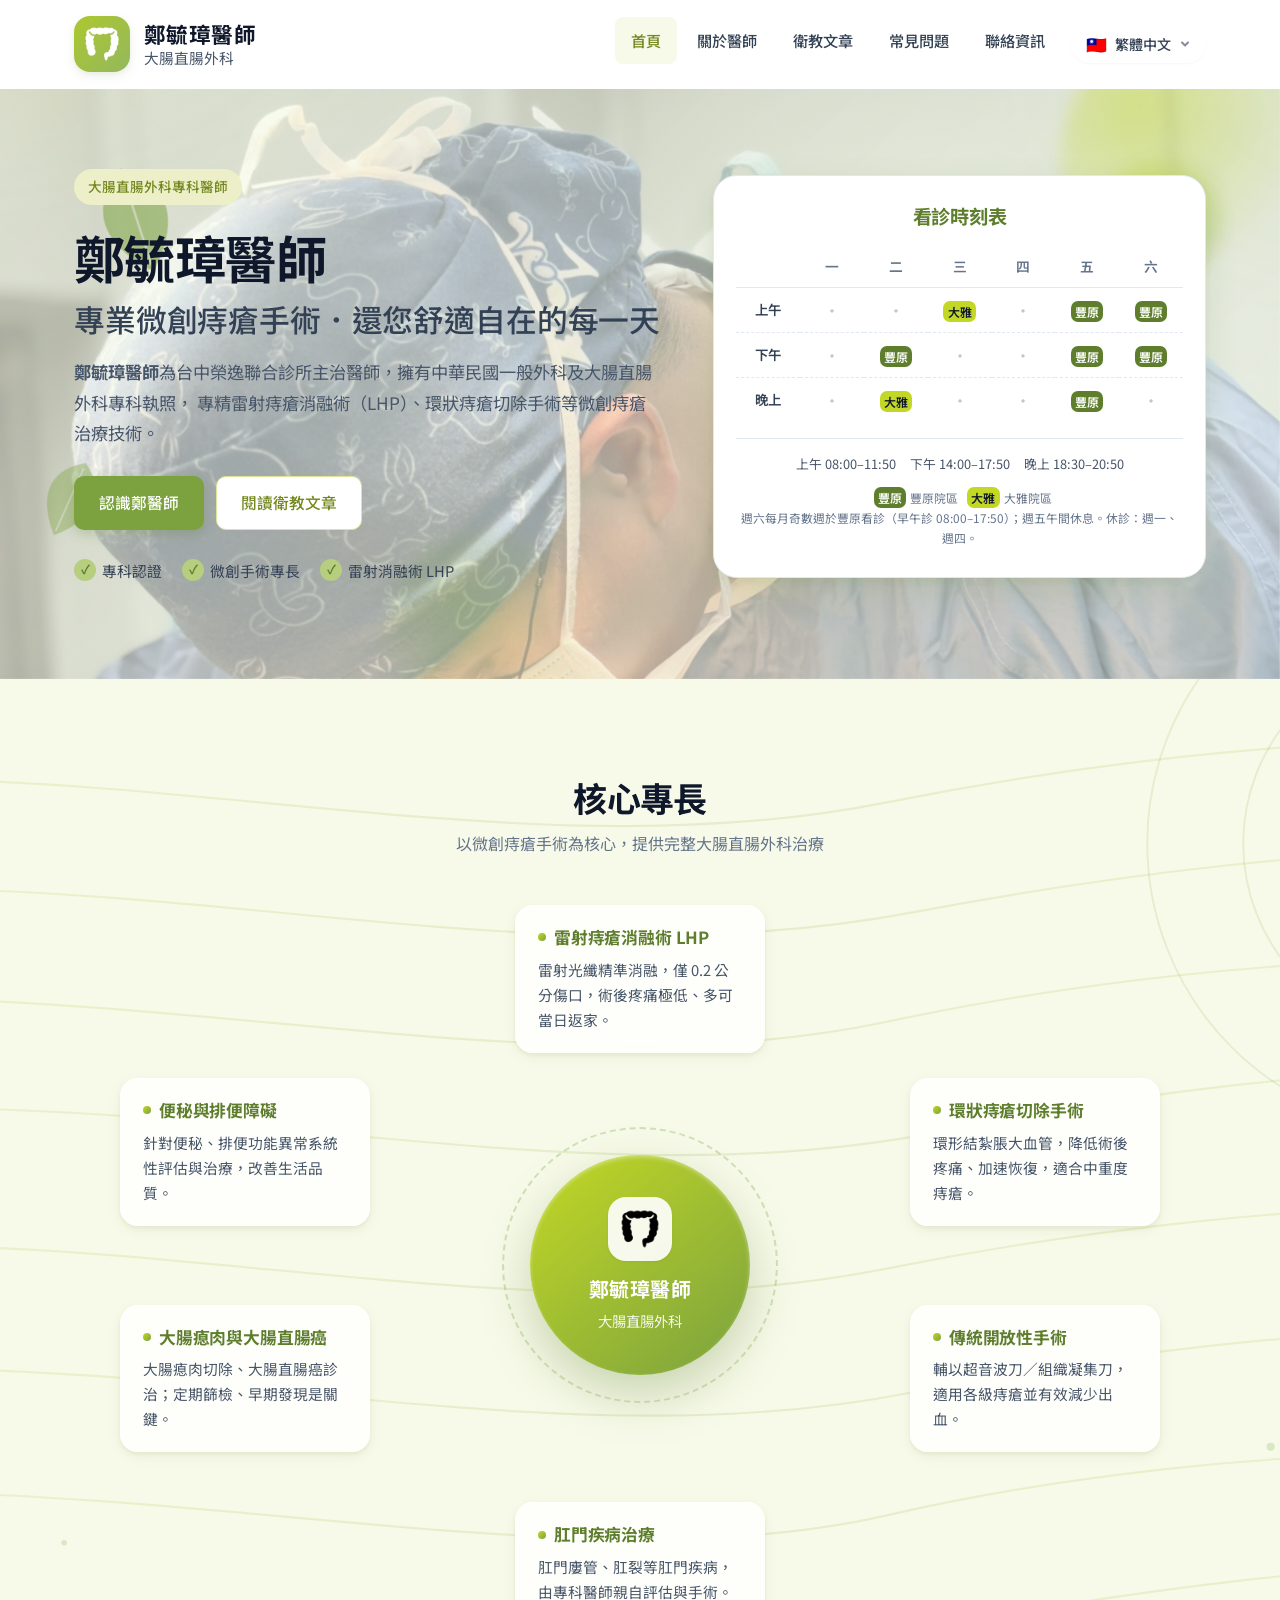
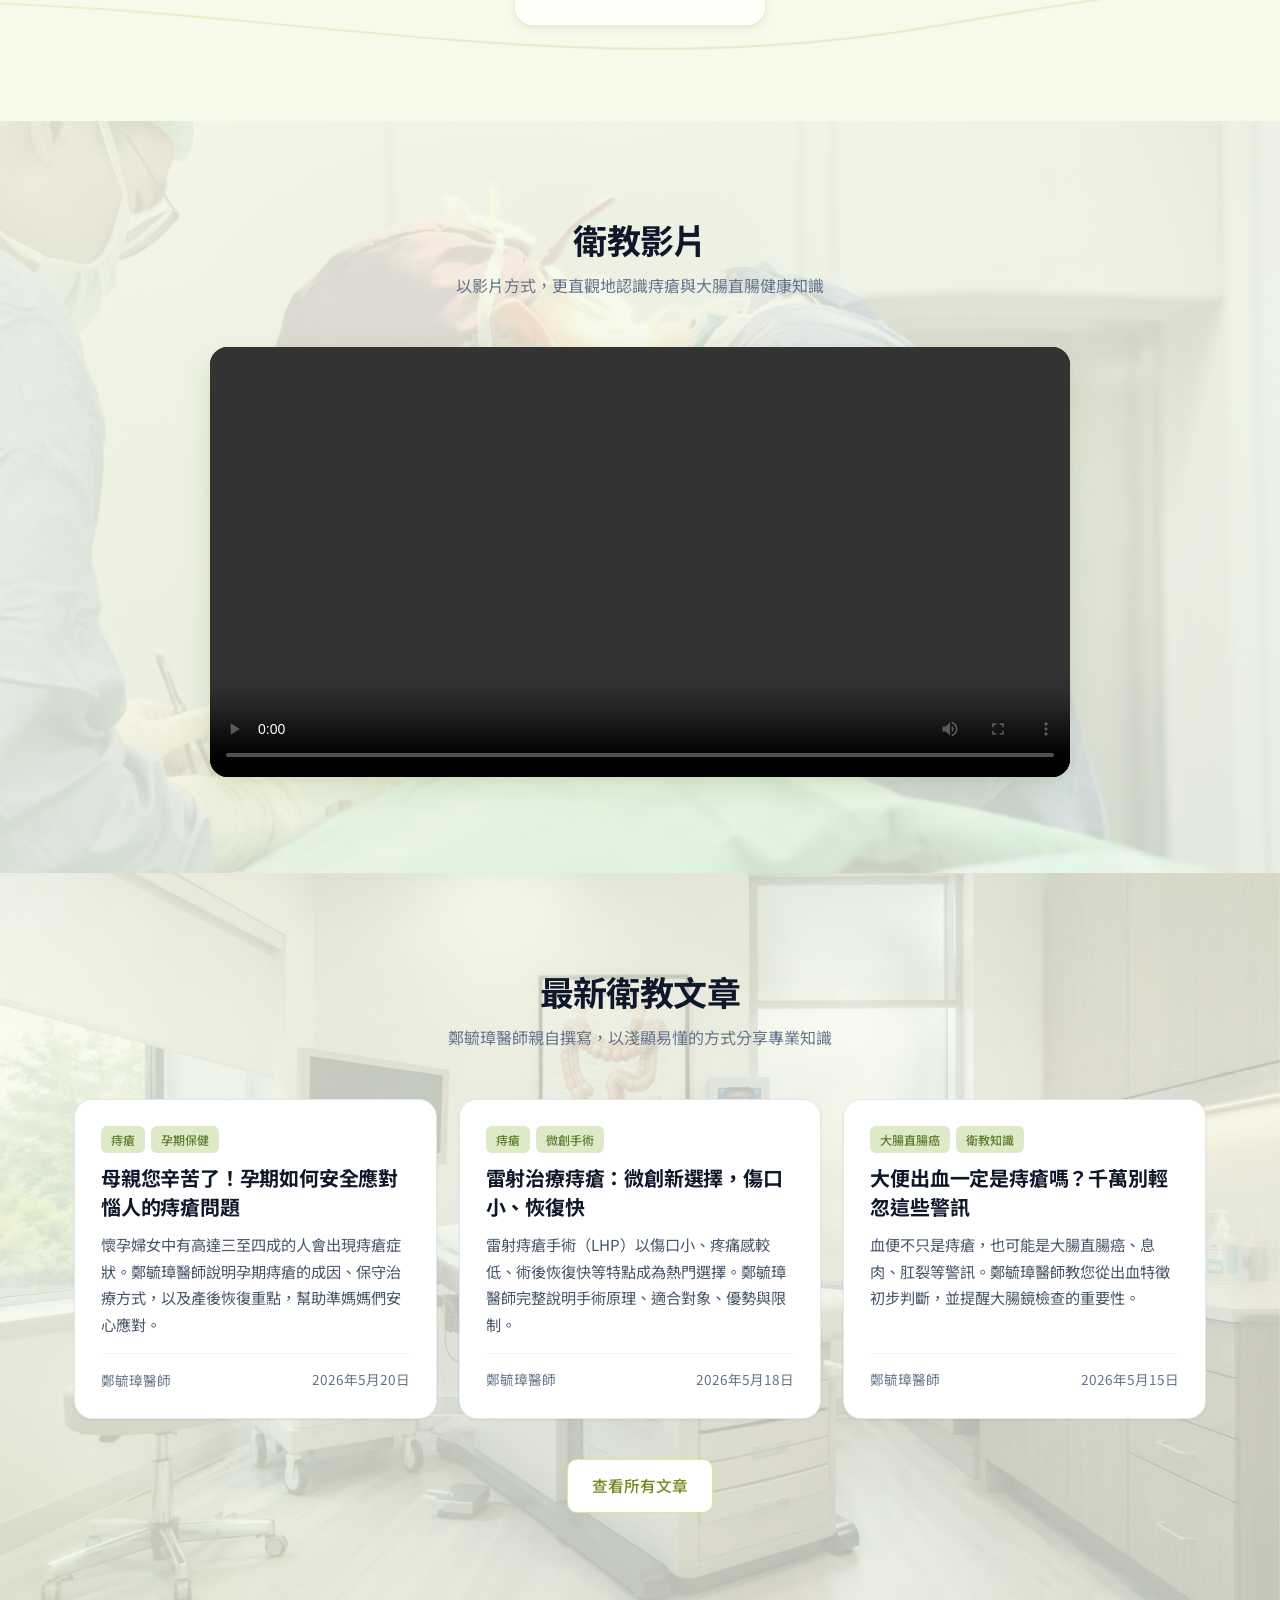
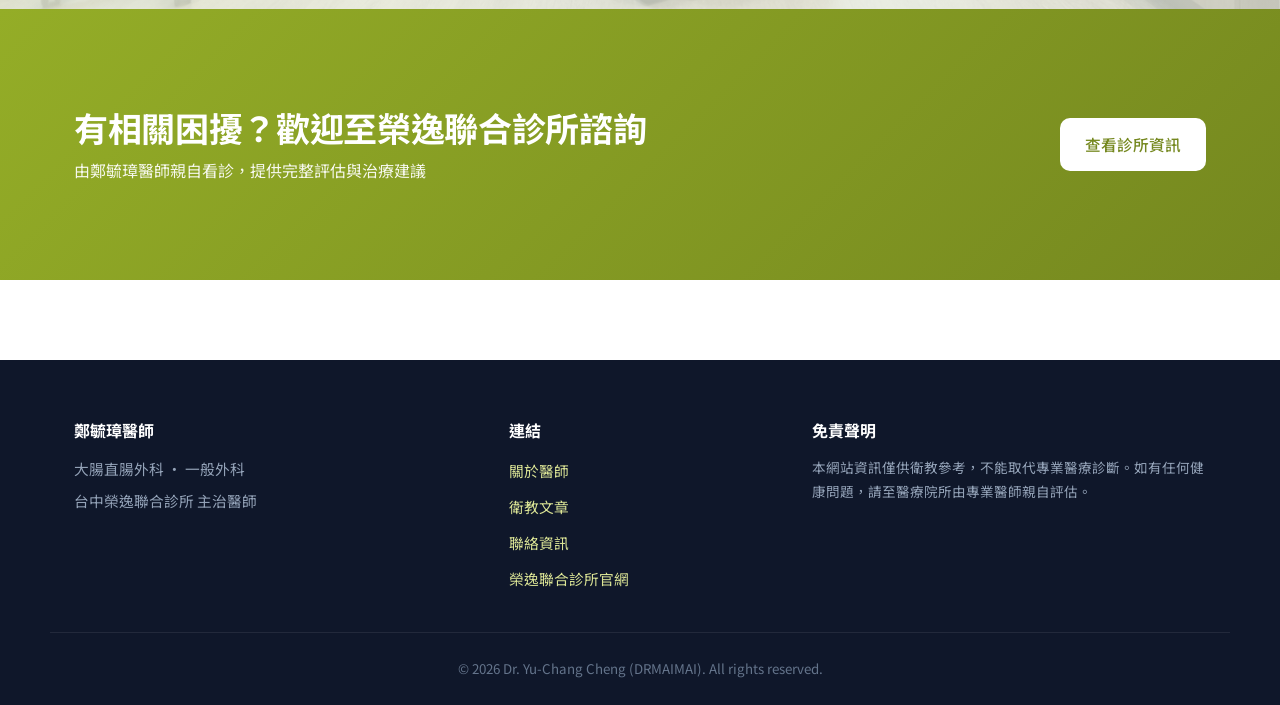
==== commit 1978c351: "Replace hero stat card with clinic schedule table Swap the 0.2cm/當日/低疼痛 stat block for 鄭毓璋醫師's weekl" ====
--- a/index.html
+++ b/index.html
@@ -223,21 +223,61 @@
             <li><span>✓</span> 雷射消融術 LHP</li>
           </ul>
         </div>
-        <div class="hero-card" aria-hidden="true">
-          <div class="hero-card-inner">
-            <div class="hero-stat">
-              <strong>0.2</strong>
-              <span>公分微創傷口</span>
-            </div>
-            <div class="hero-stat">
-              <strong>當日</strong>
-              <span>多可返家休養</span>
-            </div>
-            <div class="hero-stat">
-              <strong>低疼痛</strong>
-              <span>術後恢復快</span>
-            </div>
-            <p class="hero-card-foot">雷射痔瘡消融術（LHP）</p>
+        <div class="hero-card">
+          <div class="hero-card-inner schedule-card">
+            <h2 class="schedule-title">看診時刻表</h2>
+            <table class="schedule-table">
+              <thead>
+                <tr>
+                  <th scope="col"><span class="sr-only">時段</span></th>
+                  <th scope="col">一</th>
+                  <th scope="col">二</th>
+                  <th scope="col">三</th>
+                  <th scope="col">四</th>
+                  <th scope="col">五</th>
+                  <th scope="col">六</th>
+                </tr>
+              </thead>
+              <tbody>
+                <tr>
+                  <th scope="row">上午</th>
+                  <td></td>
+                  <td></td>
+                  <td><span class="loc loc-daya">大雅</span></td>
+                  <td></td>
+                  <td><span class="loc loc-feng">豐原</span></td>
+                  <td><span class="loc loc-feng">豐原</span></td>
+                </tr>
+                <tr>
+                  <th scope="row">下午</th>
+                  <td></td>
+                  <td><span class="loc loc-feng">豐原</span></td>
+                  <td></td>
+                  <td></td>
+                  <td><span class="loc loc-feng">豐原</span></td>
+                  <td><span class="loc loc-feng">豐原</span></td>
+                </tr>
+                <tr>
+                  <th scope="row">晚上</th>
+                  <td></td>
+                  <td><span class="loc loc-daya">大雅</span></td>
+                  <td></td>
+                  <td></td>
+                  <td><span class="loc loc-feng">豐原</span></td>
+                  <td></td>
+                </tr>
+              </tbody>
+            </table>
+            <ul class="schedule-times">
+              <li>上午 08:00–11:50</li>
+              <li>下午 14:00–17:50</li>
+              <li>晚上 18:30–20:50</li>
+            </ul>
+            <p class="schedule-note">
+              <span class="loc loc-feng">豐原</span> 豐原院區
+              <span class="loc loc-daya">大雅</span> 大雅院區<br />
+              週六每月奇數週於豐原看診（早午診 08:00–17:50）；週五午間休息。休診：週一、週四。
+            </p>
           </div>
         </div>
       </div>
--- a/assets/css/style.css
+++ b/assets/css/style.css
@@ -384,6 +384,88 @@
   font-weight: 500;
   color: var(--blue-700);
 }
+
+/* 螢幕閱讀器專用 */
+.sr-only {
+  position: absolute;
+  width: 1px; height: 1px;
+  padding: 0; margin: -1px;
+  overflow: hidden;
+  clip: rect(0, 0, 0, 0);
+  white-space: nowrap;
+  border: 0;
+}
+
+/* ===== 看診時刻表（hero 卡片） ===== */
+.schedule-card { padding: 28px 22px; }
+.schedule-title {
+  text-align: center;
+  font-size: 1.2rem;
+  color: var(--green-600);
+  margin-bottom: 16px;
+}
+.schedule-table {
+  width: 100%;
+  border-collapse: collapse;
+  table-layout: fixed;
+}
+.schedule-table th,
+.schedule-table td {
+  text-align: center;
+  padding: 8px 1px;
+  vertical-align: middle;
+}
+.schedule-table thead th {
+  font-size: 0.86rem;
+  font-weight: 600;
+  color: var(--ink-500);
+  padding-bottom: 9px;
+  border-bottom: 1px solid var(--ink-200);
+}
+.schedule-table tbody th {
+  font-size: 0.84rem;
+  font-weight: 600;
+  color: var(--ink-700);
+  white-space: nowrap;
+}
+.schedule-table tbody tr + tr th,
+.schedule-table tbody tr + tr td { border-top: 1px dashed var(--ink-200); }
+.schedule-table td:empty::after {
+  content: '·';
+  color: var(--ink-400);
+  opacity: 0.6;
+}
+.loc {
+  display: inline-block;
+  min-width: 2.7em;
+  padding: 3px 4px;
+  border-radius: 7px;
+  font-size: 0.75rem;
+  font-weight: 600;
+  line-height: 1.25;
+}
+.loc-feng { background: var(--green-600); color: #fff; }
+.loc-daya { background: var(--blue-300); color: var(--ink-900); }
+.schedule-times {
+  list-style: none;
+  display: flex;
+  flex-wrap: wrap;
+  justify-content: center;
+  gap: 4px 14px;
+  margin: 16px 0 0;
+  padding-top: 14px;
+  border-top: 1px solid var(--ink-200);
+  font-size: 0.8rem;
+  color: var(--ink-600);
+}
+.schedule-note {
+  margin-top: 12px;
+  font-size: 0.74rem;
+  line-height: 1.7;
+  color: var(--ink-500);
+  text-align: center;
+}
+.schedule-note .loc { margin: 0 1px 0 6px; }
 
 /* ===== Page Hero (sub-pages) ===== */
 .page-hero {
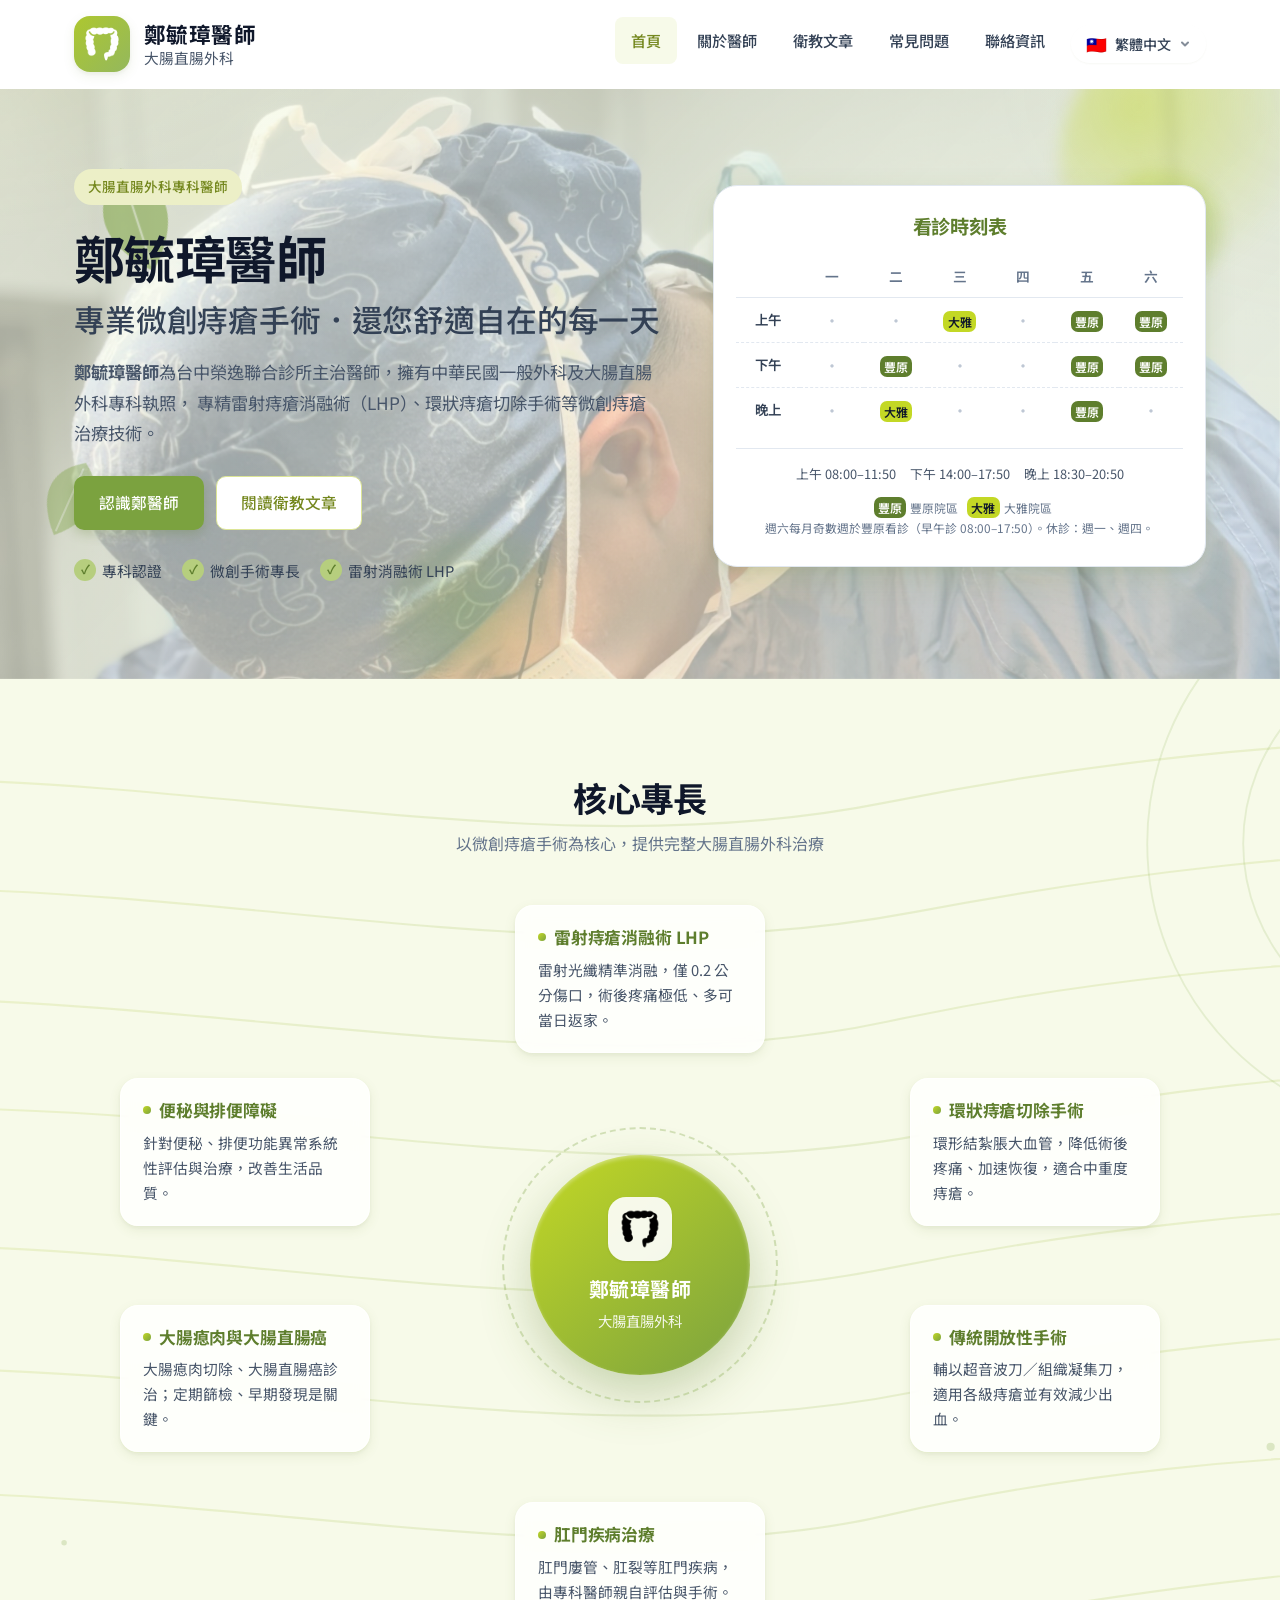
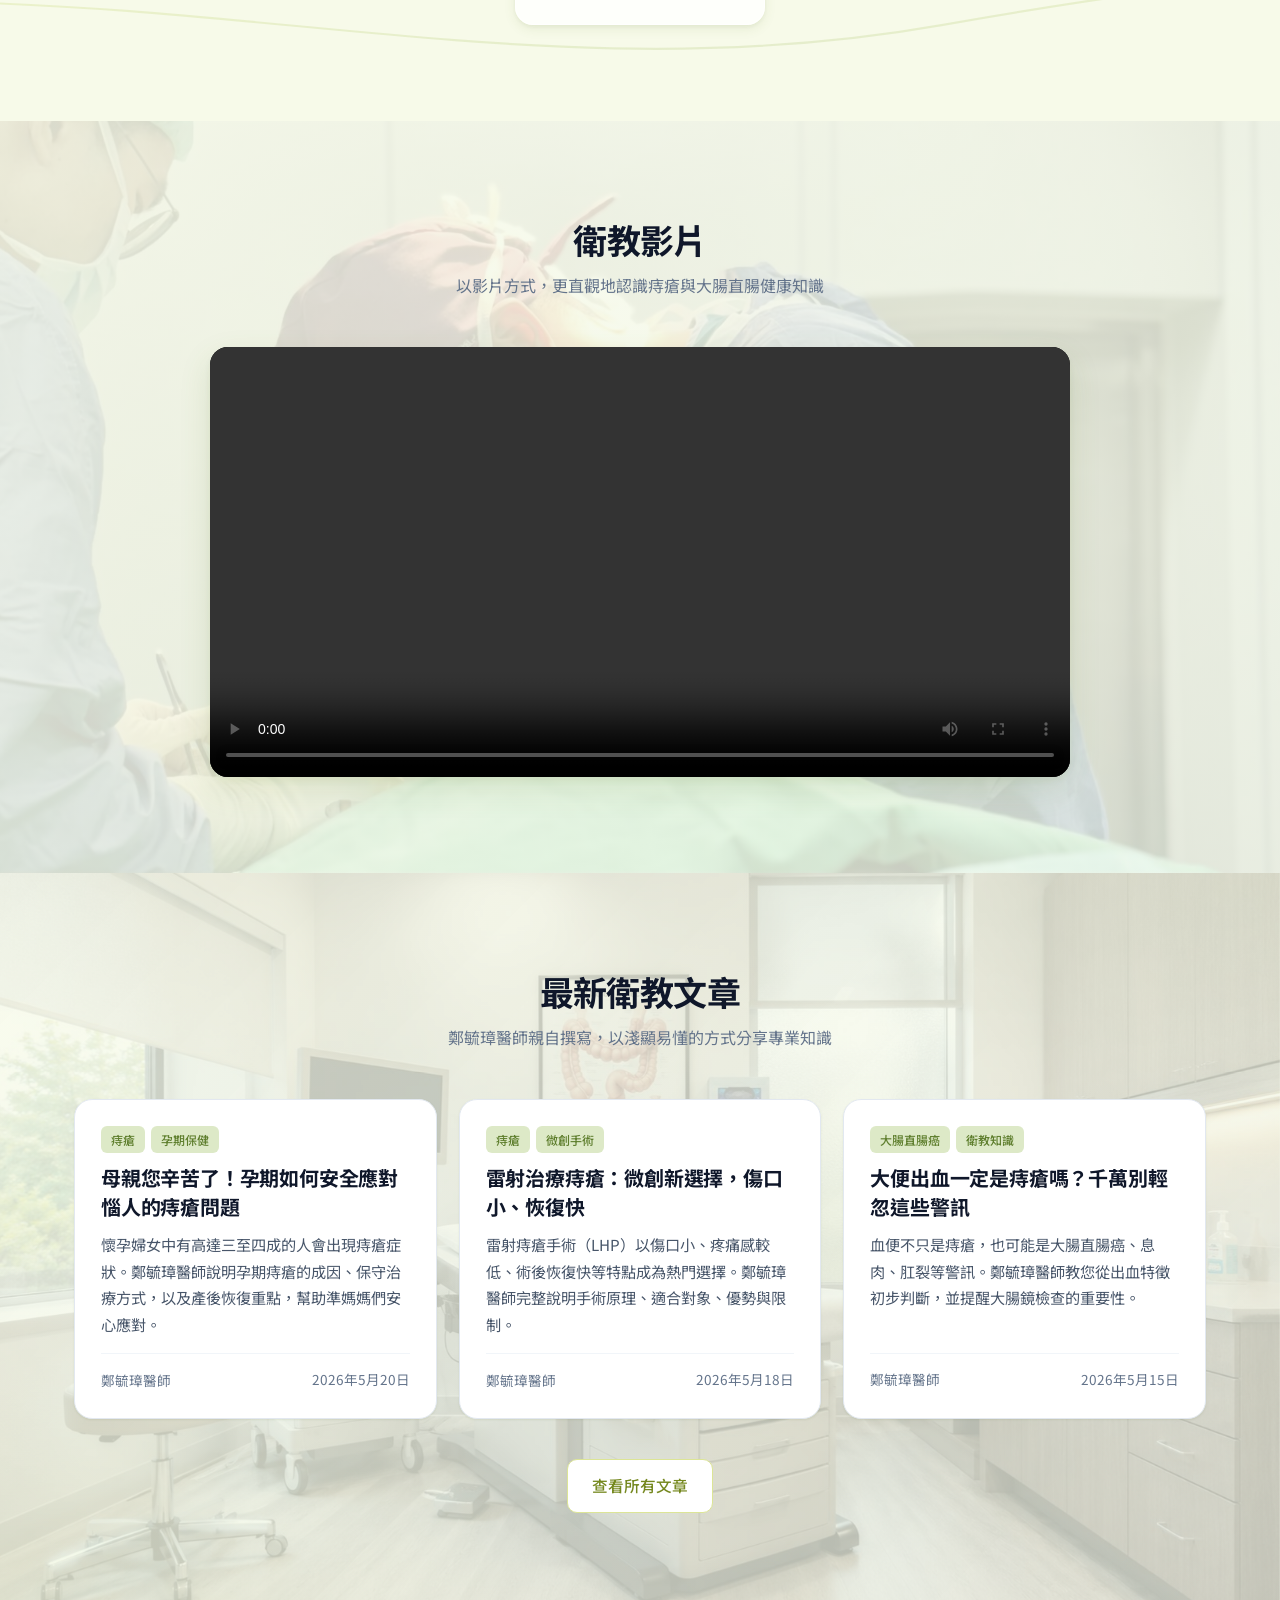
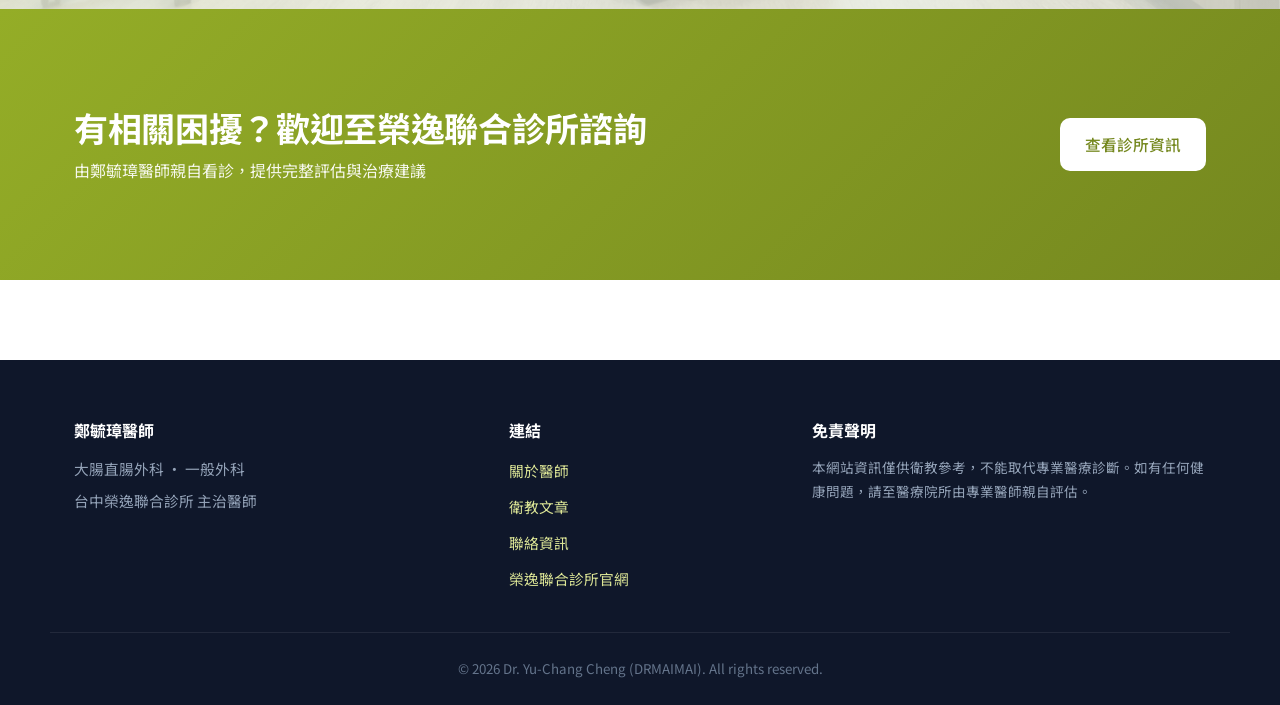
==== commit 7017a250: "Drop 週五午間休息 note from schedule (lunch break is daily/implied) Co-Authored-By: Claude Opus 4.7 <norep" ====
--- a/index.html
+++ b/index.html
@@ -276,7 +276,7 @@
             <p class="schedule-note">
               <span class="loc loc-feng">豐原</span> 豐原院區
               <span class="loc loc-daya">大雅</span> 大雅院區<br />
-              週六每月奇數週於豐原看診（早午診 08:00–17:50）；週五午間休息。休診：週一、週四。
+              週六每月奇數週於豐原看診（早午診 08:00–17:50）。休診：週一、週四。
             </p>
           </div>
         </div>
